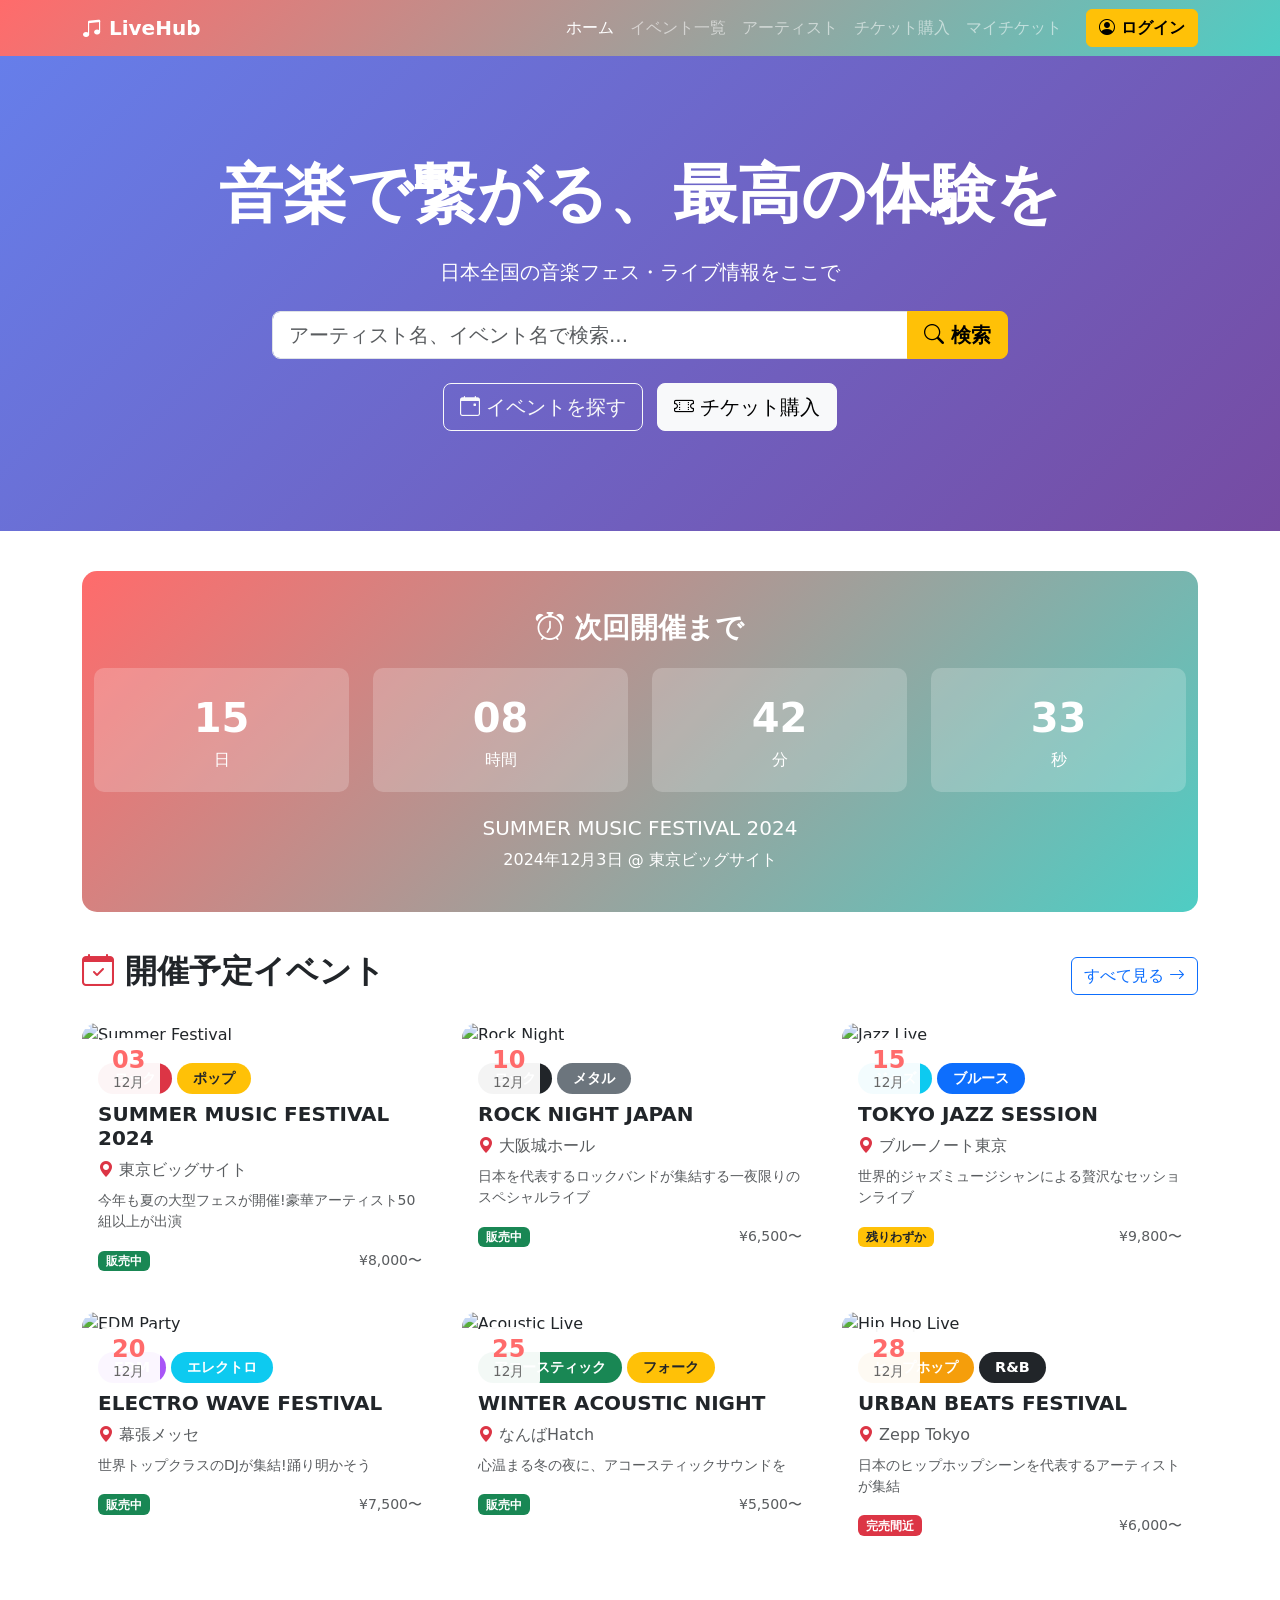
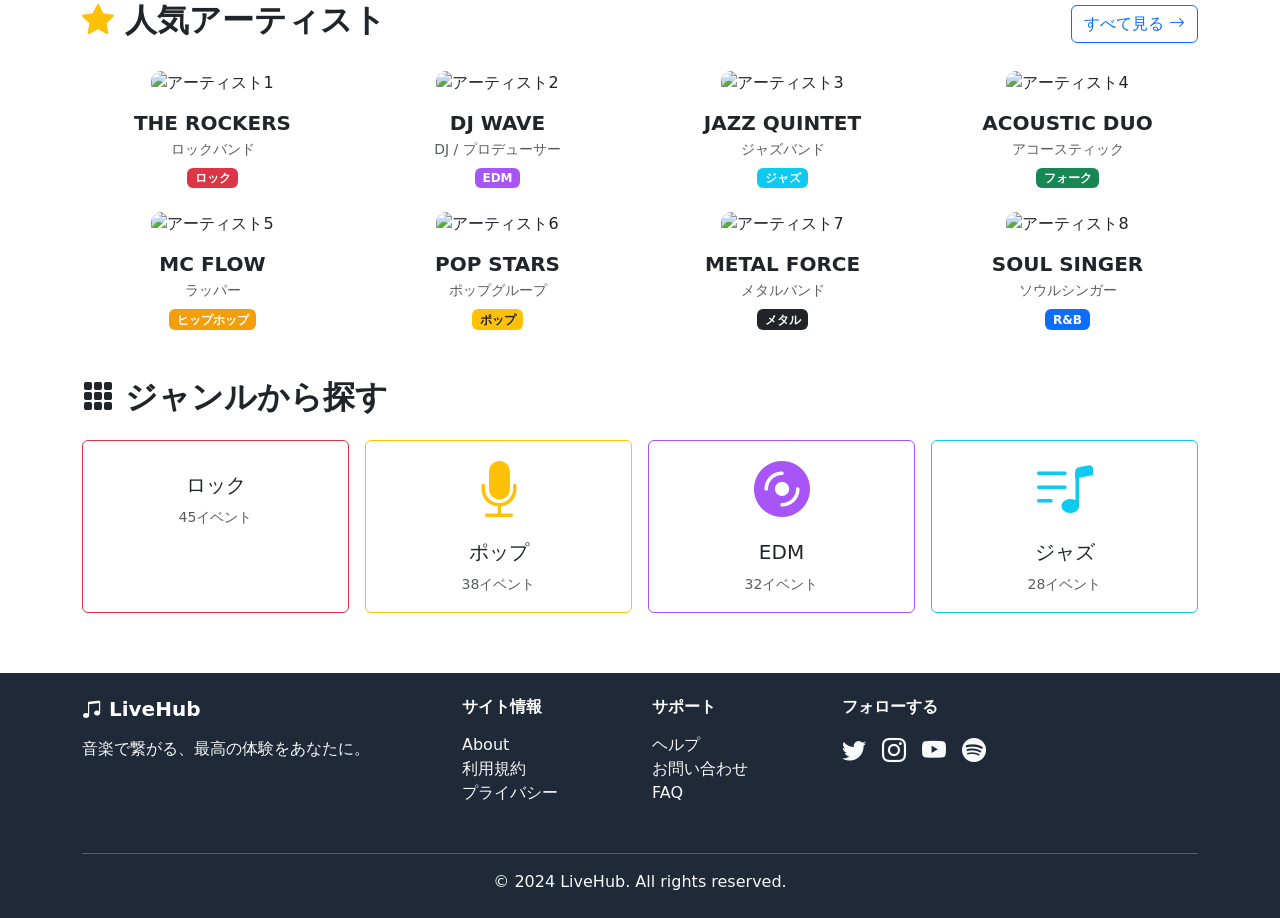
==== index.html @ efb06500 "cssリンク追記" ====
<!DOCTYPE html>
<html lang="ja">

<head>
    <meta charset="UTF-8">
    <meta name="viewport" content="width=device-width, initial-scale=1.0">
    <title>LiveHub - 音楽フェス・ライブ情報サイト</title>
    <link href="https://cdn.jsdelivr.net/npm/bootstrap@5.3.0/dist/css/bootstrap.min.css" rel="stylesheet">
    <link rel="stylesheet" href="https://cdn.jsdelivr.net/npm/bootstrap-icons@1.11.0/font/bootstrap-icons.css">
    <link rel="stylesheet" href="style.css">
    <style>
        :root {
            --primary-color: #ff6b6b;
            --secondary-color: #4ecdc4;
            --accent-color: #ffe66d;
        }

        .navbar {
            background: linear-gradient(135deg, var(--primary-color) 0%, var(--secondary-color) 100%);
        }

        .hero-section {
            background: linear-gradient(135deg, #667eea 0%, #764ba2 100%);
            color: white;
            padding: 100px 0;
            margin-bottom: 40px;
            position: relative;
            overflow: hidden;
        }

        .hero-section::before {
            content: '';
            position: absolute;
            top: 0;
            left: 0;
            right: 0;
            bottom: 0;
            background: url('https://placehold.co/1920x600/667eea/ffffff?text=Music+Festival') center/cover;
            opacity: 0.2;
        }

        .hero-content {
            position: relative;
            z-index: 1;
        }

        .event-card {
            transition: transform 0.3s ease, box-shadow 0.3s ease;
            height: 100%;
            border: none;
            border-radius: 15px;
            overflow: hidden;
        }

        .event-card:hover {
            transform: translateY(-10px);
            box-shadow: 0 15px 40px rgba(0, 0, 0, 0.2);
        }

        .event-card img {
            height: 250px;
            object-fit: cover;
        }

        .event-date-badge {
            position: absolute;
            top: 15px;
            left: 15px;
            background: rgba(255, 255, 255, 0.95);
            padding: 10px 15px;
            border-radius: 10px;
            text-align: center;
        }

        .event-date-badge .day {
            font-size: 1.5rem;
            font-weight: bold;
            color: var(--primary-color);
            line-height: 1;
        }

        .event-date-badge .month {
            font-size: 0.85rem;
            color: #666;
        }

        .artist-card {
            transition: transform 0.3s ease;
            cursor: pointer;
        }

        .artist-card:hover {
            transform: scale(1.05);
        }

        .artist-img {
            width: 100%;
            height: 200px;
            object-fit: cover;
            border-radius: 10px;
        }

        .genre-badge {
            font-size: 0.9rem;
            padding: 0.5rem 1rem;
            border-radius: 20px;
        }

        .countdown-section {
            background: linear-gradient(135deg, var(--primary-color) 0%, var(--secondary-color) 100%);
            color: white;
            padding: 40px 0;
            margin: 40px 0;
            border-radius: 15px;
        }

        .countdown-box {
            background: rgba(255, 255, 255, 0.2);
            padding: 20px;
            border-radius: 10px;
            text-align: center;
        }

        .countdown-number {
            font-size: 2.5rem;
            font-weight: bold;
        }

        footer {
            background-color: #1f2937;
            color: white;
            margin-top: 60px;
        }
    </style>
</head>

<body>
    <!-- ナビゲーションバー -->
    <nav class="navbar navbar-expand-lg navbar-dark">
        <div class="container">
            <a class="navbar-brand fw-bold" href="index.html">
                <i class="bi bi-music-note-beamed"></i> LiveHub
            </a>
            <button class="navbar-toggler" type="button" data-bs-toggle="collapse" data-bs-target="#navbarNav">
                <span class="navbar-toggler-icon"></span>
            </button>
            <div class="collapse navbar-collapse" id="navbarNav">
                <ul class="navbar-nav ms-auto">
                    <li class="nav-item">
                        <a class="nav-link active" href="index.html">ホーム</a>
                    </li>
                    <li class="nav-item">
                        <a class="nav-link" href="music-festival-list.html">イベント一覧</a>
                    </li>
                    <li class="nav-item">
                        <a class="nav-link" href="music-artist-list.html">アーティスト</a>
                    </li>
                    <li class="nav-item">
                        <a class="nav-link" href="music-festival-ticket.html">チケット購入</a>
                    </li>
                    <li class="nav-item">
                        <a class="nav-link" href="music-festival-myticket.html">マイチケット</a>
                    </li>
                </ul>
                <a class="btn btn-warning ms-3 fw-bold" href="music-login-page.html">
                    <i class="bi bi-person-circle"></i> ログイン
                </a>
            </div>
        </div>
    </nav>

    <!-- ヒーローセクション -->
    <div class="hero-section">
        <div class="container hero-content text-center">
            <h1 class="display-3 fw-bold mb-4">音楽で繋がる、最高の体験を</h1>
            <p class="lead mb-4">日本全国の音楽フェス・ライブ情報をここで</p>
            <div class="row justify-content-center">
                <div class="col-md-8">
                    <div class="input-group input-group-lg">
                        <input type="text" class="form-control" placeholder="アーティスト名、イベント名で検索...">
                        <button class="btn btn-warning fw-bold" type="button">
                            <i class="bi bi-search"></i> 検索
                        </button>
                    </div>
                </div>
            </div>
            <div class="mt-4">
                <a class="btn btn-outline-light btn-lg me-2" href="music-festival-list.html">
                    <i class="bi bi-calendar-event"></i> イベントを探す
                </a>
                <a class="btn btn-light btn-lg" href="music-festival-ticket.html">
                    <i class="bi bi-ticket-perforated"></i> チケット購入
                </a>
            </div>
        </div>
    </div>

    <div class="container">
        <!-- カウントダウン -->
        <div class="countdown-section">
            <div class="container">
                <h3 class="text-center mb-4 fw-bold">
                    <i class="bi bi-alarm"></i> 次回開催まで
                </h3>
                <div class="row text-center">
                    <div class="col-3">
                        <div class="countdown-box">
                            <div class="countdown-number">15</div>
                            <div>日</div>
                        </div>
                    </div>
                    <div class="col-3">
                        <div class="countdown-box">
                            <div class="countdown-number">08</div>
                            <div>時間</div>
                        </div>
                    </div>
                    <div class="col-3">
                        <div class="countdown-box">
                            <div class="countdown-number">42</div>
                            <div>分</div>
                        </div>
                    </div>
                    <div class="col-3">
                        <div class="countdown-box">
                            <div class="countdown-number">33</div>
                            <div>秒</div>
                        </div>
                    </div>
                </div>
                <div class="text-center mt-4">
                    <h5>SUMMER MUSIC FESTIVAL 2024</h5>
                    <p class="mb-0">2024年12月3日 @ 東京ビッグサイト</p>
                </div>
            </div>
        </div>

        <!-- 開催予定イベント -->
        <section class="mb-5">
            <div class="d-flex justify-content-between align-items-center mb-4">
                <h2 class="fw-bold">
                    <i class="bi bi-calendar-check text-danger"></i> 開催予定イベント
                </h2>
                <a href="music-festival-list.html" class="btn btn-outline-primary">すべて見る <i class="bi bi-arrow-right"></i></a>
            </div>

            <div class="row g-4">
                <div class="col-md-4">
                    <div class="card event-card">
                        <div class="position-relative">
                            <img src="https://placehold.co/400x250/ff6b6b/ffffff?text=Summer+Fest" class="card-img-top"
                                alt="Summer Festival">
                            <div class="event-date-badge">
                                <div class="day">03</div>
                                <div class="month">12月</div>
                            </div>
                        </div>
                        <div class="card-body">
                            <span class="badge bg-danger genre-badge mb-2">ロック</span>
                            <span class="badge bg-warning text-dark genre-badge mb-2">ポップ</span>
                            <h5 class="card-title fw-bold">SUMMER MUSIC FESTIVAL 2024</h5>
                            <a href="music-festival-detail.html" class="stretched-link"></a>
                            <p class="text-muted mb-2">
                                <i class="bi bi-geo-alt-fill text-danger"></i> 東京ビッグサイト
                            </p>
                            <p class="card-text text-muted small">
                                今年も夏の大型フェスが開催!豪華アーティスト50組以上が出演
                            </p>
                            <div class="d-flex justify-content-between align-items-center">
                                <div>
                                    <span class="badge bg-success">販売中</span>
                                </div>
                                <div class="text-end">
                                    <small class="text-muted">¥8,000〜</small>
                                </div>
                            </div>
                        </div>
                    </div>
                </div>

                <div class="col-md-4">
                    <div class="card event-card">
                        <div class="position-relative">
                            <img src="https://placehold.co/400x250/4ecdc4/ffffff?text=Rock+Night" class="card-img-top"
                                alt="Rock Night">
                            <div class="event-date-badge">
                                <div class="day">10</div>
                                <div class="month">12月</div>
                            </div>
                        </div>
                        <div class="card-body">
                            <span class="badge bg-dark genre-badge mb-2">ロック</span>
                            <span class="badge bg-secondary genre-badge mb-2">メタル</span>
                            <h5 class="card-title fw-bold">ROCK NIGHT JAPAN</h5>
                            <a href="music-festival-detail.html" class="stretched-link"></a>
                            <p class="text-muted mb-2">
                                <i class="bi bi-geo-alt-fill text-danger"></i> 大阪城ホール
                            </p>
                            <p class="card-text text-muted small">
                                日本を代表するロックバンドが集結する一夜限りのスペシャルライブ
                            </p>
                            <div class="d-flex justify-content-between align-items-center">
                                <div>
                                    <span class="badge bg-success">販売中</span>
                                </div>
                                <div class="text-end">
                                    <small class="text-muted">¥6,500〜</small>
                                </div>
                            </div>
                        </div>
                    </div>
                </div>

                <div class="col-md-4">
                    <div class="card event-card">
                        <div class="position-relative">
                            <img src="https://placehold.co/400x250/ffe66d/333333?text=Jazz+Live" class="card-img-top"
                                alt="Jazz Live">
                            <div class="event-date-badge">
                                <div class="day">15</div>
                                <div class="month">12月</div>
                            </div>
                        </div>
                        <div class="card-body">
                            <span class="badge bg-info genre-badge mb-2">ジャズ</span>
                            <span class="badge bg-primary genre-badge mb-2">ブルース</span>
                            <h5 class="card-title fw-bold">TOKYO JAZZ SESSION</h5>
                            <a href="music-festival-detail.html" class="stretched-link"></a>
                            <p class="text-muted mb-2">
                                <i class="bi bi-geo-alt-fill text-danger"></i> ブルーノート東京
                            </p>
                            <p class="card-text text-muted small">
                                世界的ジャズミュージシャンによる贅沢なセッションライブ
                            </p>
                            <div class="d-flex justify-content-between align-items-center">
                                <div>
                                    <span class="badge bg-warning text-dark">残りわずか</span>
                                </div>
                                <div class="text-end">
                                    <small class="text-muted">¥9,800〜</small>
                                </div>
                            </div>
                        </div>
                    </div>
                </div>

                <div class="col-md-4">
                    <div class="card event-card">
                        <div class="position-relative">
                            <img src="https://placehold.co/400x250/a855f7/ffffff?text=EDM+Party" class="card-img-top"
                                alt="EDM Party">
                            <div class="event-date-badge">
                                <div class="day">20</div>
                                <div class="month">12月</div>
                            </div>
                        </div>
                        <div class="card-body">
                            <span class="badge genre-badge mb-2" style="background-color: #a855f7;">EDM</span>
                            <span class="badge bg-info genre-badge mb-2">エレクトロ</span>
                            <h5 class="card-title fw-bold">ELECTRO WAVE FESTIVAL</h5>
                            <p class="text-muted mb-2">
                                <i class="bi bi-geo-alt-fill text-danger"></i> 幕張メッセ
                            </p>
                            <p class="card-text text-muted small">
                                世界トップクラスのDJが集結!踊り明かそう
                            </p>
                            <div class="d-flex justify-content-between align-items-center">
                                <div>
                                    <span class="badge bg-success">販売中</span>
                                </div>
                                <div class="text-end">
                                    <small class="text-muted">¥7,500〜</small>
                                </div>
                            </div>
                        </div>
                    </div>
                </div>

                <div class="col-md-4">
                    <div class="card event-card">
                        <div class="position-relative">
                            <img src="https://placehold.co/400x250/10b981/ffffff?text=Acoustic+Live"
                                class="card-img-top" alt="Acoustic Live">
                            <div class="event-date-badge">
                                <div class="day">25</div>
                                <div class="month">12月</div>
                            </div>
                        </div>
                        <div class="card-body">
                            <span class="badge bg-success genre-badge mb-2">アコースティック</span>
                            <span class="badge bg-warning text-dark genre-badge mb-2">フォーク</span>
                            <h5 class="card-title fw-bold">WINTER ACOUSTIC NIGHT</h5>
                            <p class="text-muted mb-2">
                                <i class="bi bi-geo-alt-fill text-danger"></i> なんばHatch
                            </p>
                            <p class="card-text text-muted small">
                                心温まる冬の夜に、アコースティックサウンドを
                            </p>
                            <div class="d-flex justify-content-between align-items-center">
                                <div>
                                    <span class="badge bg-success">販売中</span>
                                </div>
                                <div class="text-end">
                                    <small class="text-muted">¥5,500〜</small>
                                </div>
                            </div>
                        </div>
                    </div>
                </div>

                <div class="col-md-4">
                    <div class="card event-card">
                        <div class="position-relative">
                            <img src="https://placehold.co/400x250/f59e0b/ffffff?text=Hip+Hop+Live" class="card-img-top"
                                alt="Hip Hop Live">
                            <div class="event-date-badge">
                                <div class="day">28</div>
                                <div class="month">12月</div>
                            </div>
                        </div>
                        <div class="card-body">
                            <span class="badge genre-badge mb-2" style="background-color: #f59e0b;">ヒップホップ</span>
                            <span class="badge bg-dark genre-badge mb-2">R&B</span>
                            <h5 class="card-title fw-bold">URBAN BEATS FESTIVAL</h5>
                            <p class="text-muted mb-2">
                                <i class="bi bi-geo-alt-fill text-danger"></i> Zepp Tokyo
                            </p>
                            <p class="card-text text-muted small">
                                日本のヒップホップシーンを代表するアーティストが集結
                            </p>
                            <div class="d-flex justify-content-between align-items-center">
                                <div>
                                    <span class="badge bg-danger">完売間近</span>
                                </div>
                                <div class="text-end">
                                    <small class="text-muted">¥6,000〜</small>
                                </div>
                            </div>
                        </div>
                    </div>
                </div>
            </div>
        </section>

        <!-- 人気アーティスト -->
        <section class="mb-5">
            <div class="d-flex justify-content-between align-items-center mb-4">
                <h2 class="fw-bold">
                    <i class="bi bi-star-fill text-warning"></i> 人気アーティスト
                </h2>
                <a href="music-artist-list.html" class="btn btn-outline-primary">すべて見る <i class="bi bi-arrow-right"></i></a>
            </div>

            <div class="row g-4">
                <div class="col-6 col-md-3">
                    <div class="artist-card text-center">
                        <img src="https://placehold.co/200x200/ff6b6b/ffffff?text=Artist+1" class="artist-img mb-3"
                            alt="アーティスト1">
                        <h5 class="fw-bold mb-1">THE ROCKERS</h5>
                        <p class="text-muted small mb-2">ロックバンド</p>
                        <div class="d-flex justify-content-center gap-2">
                            <span class="badge bg-danger">ロック</span>
                        </div>
                    </div>
                </div>

                <div class="col-6 col-md-3">
                    <div class="artist-card text-center">
                        <img src="https://placehold.co/200x200/4ecdc4/ffffff?text=Artist+2" class="artist-img mb-3"
                            alt="アーティスト2">
                        <h5 class="fw-bold mb-1">DJ WAVE</h5>
                        <p class="text-muted small mb-2">DJ / プロデューサー</p>
                        <div class="d-flex justify-content-center gap-2">
                            <span class="badge" style="background-color: #a855f7;">EDM</span>
                        </div>
                    </div>
                </div>

                <div class="col-6 col-md-3">
                    <div class="artist-card text-center">
                        <img src="https://placehold.co/200x200/ffe66d/333333?text=Artist+3" class="artist-img mb-3"
                            alt="アーティスト3">
                        <h5 class="fw-bold mb-1">JAZZ QUINTET</h5>
                        <p class="text-muted small mb-2">ジャズバンド</p>
                        <div class="d-flex justify-content-center gap-2">
                            <span class="badge bg-info">ジャズ</span>
                        </div>
                    </div>
                </div>

                <div class="col-6 col-md-3">
                    <div class="artist-card text-center">
                        <img src="https://placehold.co/200x200/10b981/ffffff?text=Artist+4" class="artist-img mb-3"
                            alt="アーティスト4">
                        <h5 class="fw-bold mb-1">ACOUSTIC DUO</h5>
                        <p class="text-muted small mb-2">アコースティック</p>
                        <div class="d-flex justify-content-center gap-2">
                            <span class="badge bg-success">フォーク</span>
                        </div>
                    </div>
                </div>

                <div class="col-6 col-md-3">
                    <div class="artist-card text-center">
                        <img src="https://placehold.co/200x200/f59e0b/ffffff?text=Artist+5" class="artist-img mb-3"
                            alt="アーティスト5">
                        <h5 class="fw-bold mb-1">MC FLOW</h5>
                        <p class="text-muted small mb-2">ラッパー</p>
                        <div class="d-flex justify-content-center gap-2">
                            <span class="badge" style="background-color: #f59e0b;">ヒップホップ</span>
                        </div>
                    </div>
                </div>

                <div class="col-6 col-md-3">
                    <div class="artist-card text-center">
                        <img src="https://placehold.co/200x200/ec4899/ffffff?text=Artist+6" class="artist-img mb-3"
                            alt="アーティスト6">
                        <h5 class="fw-bold mb-1">POP STARS</h5>
                        <p class="text-muted small mb-2">ポップグループ</p>
                        <div class="d-flex justify-content-center gap-2">
                            <span class="badge bg-warning text-dark">ポップ</span>
                        </div>
                    </div>
                </div>

                <div class="col-6 col-md-3">
                    <div class="artist-card text-center">
                        <img src="https://placehold.co/200x200/8b5cf6/ffffff?text=Artist+7" class="artist-img mb-3"
                            alt="アーティスト7">
                        <h5 class="fw-bold mb-1">METAL FORCE</h5>
                        <p class="text-muted small mb-2">メタルバンド</p>
                        <div class="d-flex justify-content-center gap-2">
                            <span class="badge bg-dark">メタル</span>
                        </div>
                    </div>
                </div>

                <div class="col-6 col-md-3">
                    <div class="artist-card text-center">
                        <img src="https://placehold.co/200x200/3b82f6/ffffff?text=Artist+8" class="artist-img mb-3"
                            alt="アーティスト8">
                        <h5 class="fw-bold mb-1">SOUL SINGER</h5>
                        <p class="text-muted small mb-2">ソウルシンガー</p>
                        <div class="d-flex justify-content-center gap-2">
                            <span class="badge bg-primary">R&B</span>
                        </div>
                    </div>
                </div>
            </div>
        </section>

        <!-- ジャンル別検索 -->
        <section class="mb-5">
            <h2 class="fw-bold mb-4">
                <i class="bi bi-grid-3x3-gap-fill"></i> ジャンルから探す
            </h2>
            <div class="row g-3">
                <div class="col-6 col-md-3">
                    <a href="music-festival-list.html" class="text-decoration-none">
                        <div class="card text-center h-100 border-danger">
                            <div class="card-body">
                                <i class="bi bi-guitar display-4 text-danger"></i>
                                <h5 class="mt-3">ロック</h5>
                                <small class="text-muted">45イベント</small>
                            </div>
                        </div>
                    </a>
                </div>
                <div class="col-6 col-md-3">
                    <a href="music-festival-list.html" class="text-decoration-none">
                        <div class="card text-center h-100 border-warning">
                            <div class="card-body">
                                <i class="bi bi-mic-fill display-4 text-warning"></i>
                                <h5 class="mt-3">ポップ</h5>
                                <small class="text-muted">38イベント</small>
                            </div>
                        </div>
                    </a>
                </div>
                <div class="col-6 col-md-3">
                    <a href="music-festival-list.html" class="text-decoration-none">
                        <div class="card text-center h-100" style="border-color: #a855f7;">
                            <div class="card-body">
                                <i class="bi bi-disc-fill display-4" style="color: #a855f7;"></i>
                                <h5 class="mt-3">EDM</h5>
                                <small class="text-muted">32イベント</small>
                            </div>
                        </div>
                    </a>
                </div>
                <div class="col-6 col-md-3">
                    <a href="music-festival-list.html" class="text-decoration-none">
                        <div class="card text-center h-100 border-info">
                            <div class="card-body">
                                <i class="bi bi-music-note-list display-4 text-info"></i>
                                <h5 class="mt-3">ジャズ</h5>
                                <small class="text-muted">28イベント</small>
                            </div>
                        </div>
                    </a>
                </div>
            </div>
        </section>
    </div>

    <!-- フッター -->
    <footer class="py-4">
        <div class="container">
            <div class="row">
                <div class="col-md-4 mb-3">
                    <h5 class="fw-bold mb-3"><i class="bi bi-music-note-beamed"></i> LiveHub</h5>
                    <p class="text-light">音楽で繋がる、最高の体験をあなたに。</p>
                </div>
                <div class="col-md-2 mb-3">
                    <h6 class="fw-bold mb-3">サイト情報</h6>
                    <ul class="list-unstyled">
                        <li><a href="#" class="text-light text-decoration-none">About</a></li>
                        <li><a href="#" class="text-light text-decoration-none">利用規約</a></li>
                        <li><a href="#" class="text-light text-decoration-none">プライバシー</a></li>
                    </ul>
                </div>
                <div class="col-md-2 mb-3">
                    <h6 class="fw-bold mb-3">サポート</h6>
                    <ul class="list-unstyled">
                        <li><a href="#" class="text-light text-decoration-none">ヘルプ</a></li>
                        <li><a href="#" class="text-light text-decoration-none">お問い合わせ</a></li>
                        <li><a href="#" class="text-light text-decoration-none">FAQ</a></li>
                    </ul>
                </div>
                <div class="col-md-4 mb-3">
                    <h6 class="fw-bold mb-3">フォローする</h6>
                    <div class="d-flex gap-3">
                        <a href="#" class="text-light"><i class="bi bi-twitter fs-4"></i></a>
                        <a href="#" class="text-light"><i class="bi bi-instagram fs-4"></i></a>
                        <a href="#" class="text-light"><i class="bi bi-youtube fs-4"></i></a>
                        <a href="#" class="text-light"><i class="bi bi-spotify fs-4"></i></a>
                    </div>
                </div>
            </div>
            <hr class="border-light">
            <p class="text-center text-light mb-0">&copy; 2024 LiveHub. All rights reserved.</p>
        </div>
    </footer>
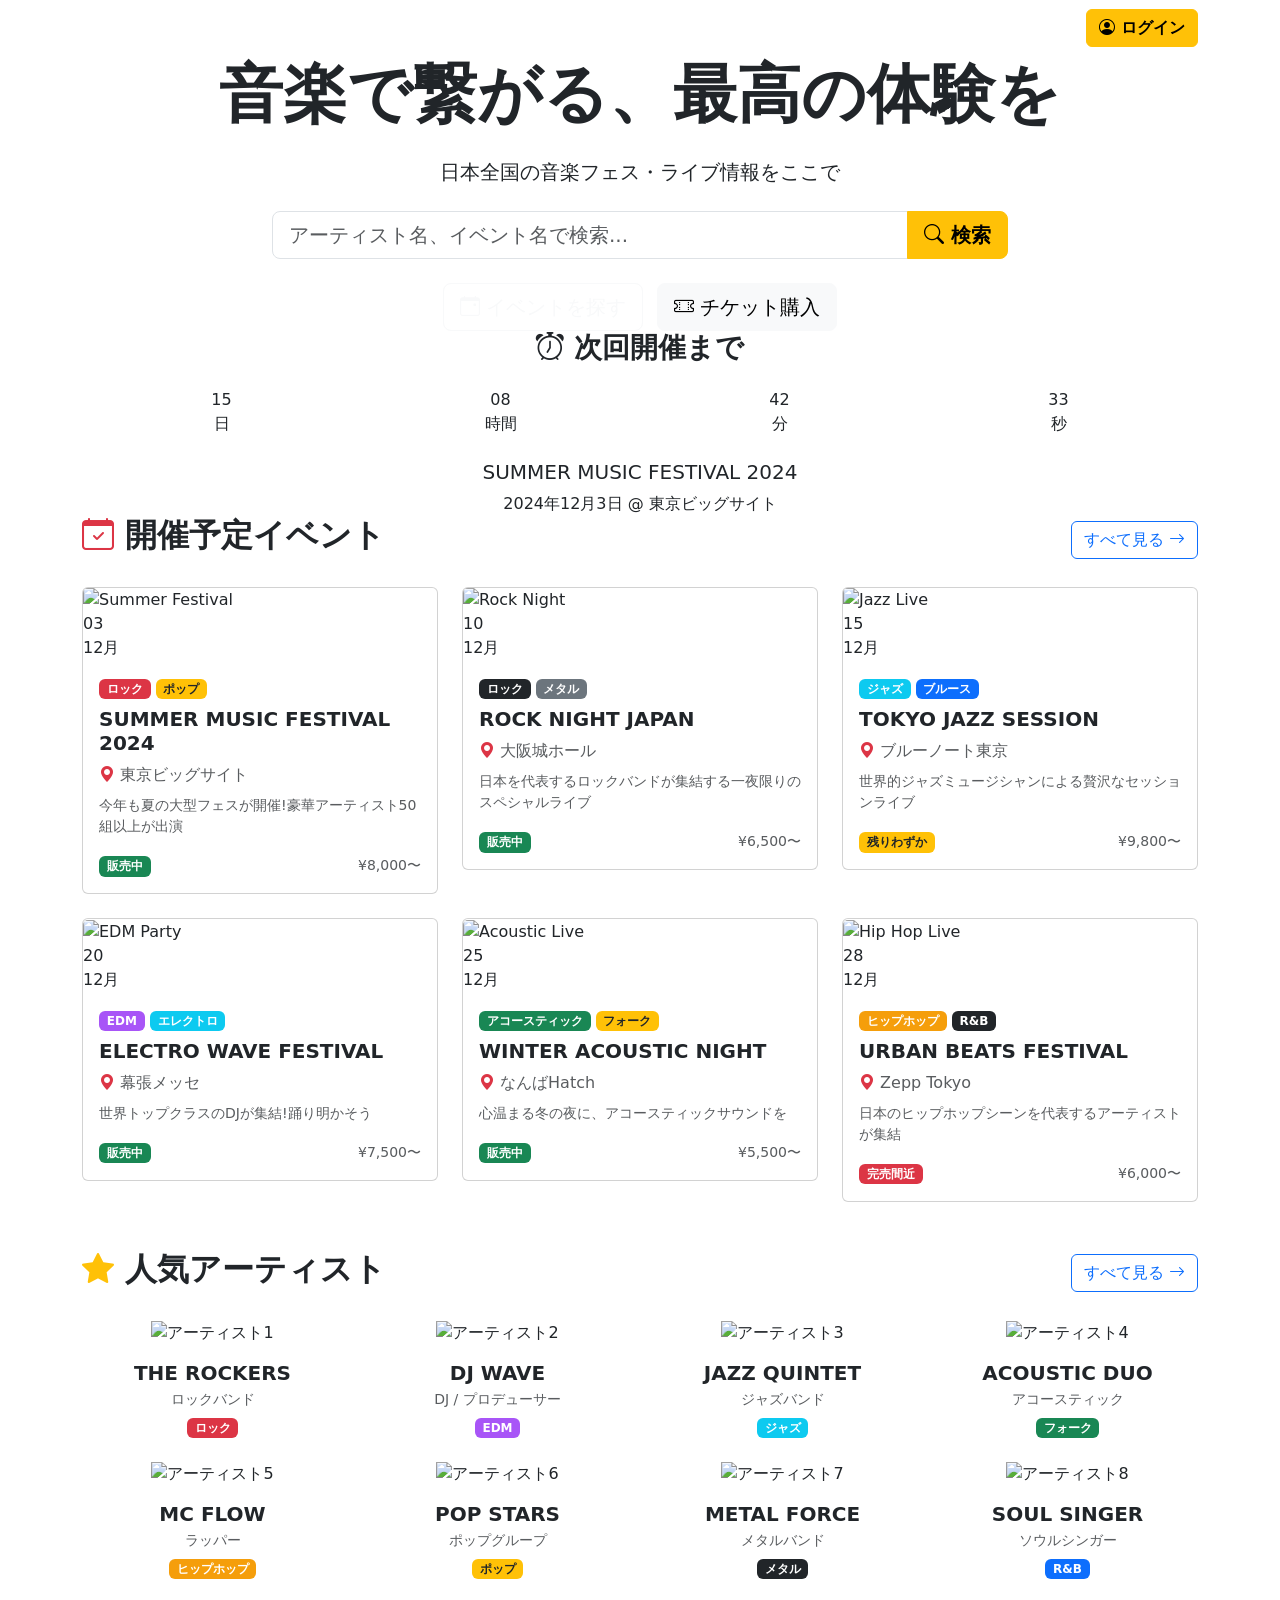
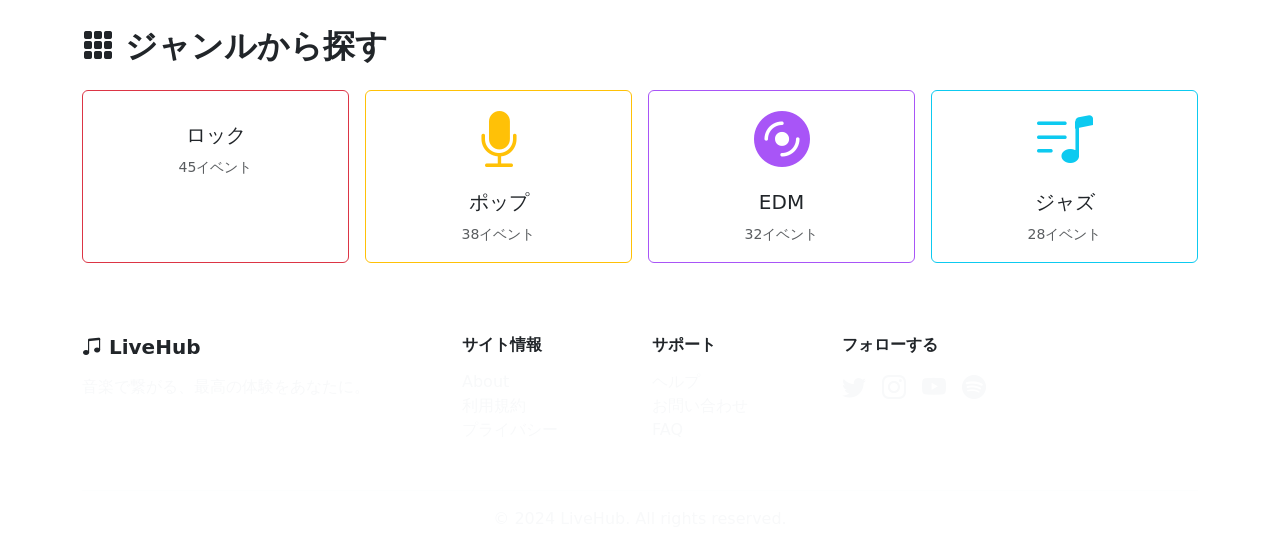
==== commit 79f9eb60: "styleタグ削除" ====
--- a/index.html
+++ b/index.html
@@ -8,130 +8,6 @@
     <link href="https://cdn.jsdelivr.net/npm/bootstrap@5.3.0/dist/css/bootstrap.min.css" rel="stylesheet">
     <link rel="stylesheet" href="https://cdn.jsdelivr.net/npm/bootstrap-icons@1.11.0/font/bootstrap-icons.css">
     <link rel="stylesheet" href="style.css">
-    <style>
-        :root {
-            --primary-color: #ff6b6b;
-            --secondary-color: #4ecdc4;
-            --accent-color: #ffe66d;
-        }
-
-        .navbar {
-            background: linear-gradient(135deg, var(--primary-color) 0%, var(--secondary-color) 100%);
-        }
-
-        .hero-section {
-            background: linear-gradient(135deg, #667eea 0%, #764ba2 100%);
-            color: white;
-            padding: 100px 0;
-            margin-bottom: 40px;
-            position: relative;
-            overflow: hidden;
-        }
-
-        .hero-section::before {
-            content: '';
-            position: absolute;
-            top: 0;
-            left: 0;
-            right: 0;
-            bottom: 0;
-            background: url('https://placehold.co/1920x600/667eea/ffffff?text=Music+Festival') center/cover;
-            opacity: 0.2;
-        }
-
-        .hero-content {
-            position: relative;
-            z-index: 1;
-        }
-
-        .event-card {
-            transition: transform 0.3s ease, box-shadow 0.3s ease;
-            height: 100%;
-            border: none;
-            border-radius: 15px;
-            overflow: hidden;
-        }
-
-        .event-card:hover {
-            transform: translateY(-10px);
-            box-shadow: 0 15px 40px rgba(0, 0, 0, 0.2);
-        }
-
-        .event-card img {
-            height: 250px;
-            object-fit: cover;
-        }
-
-        .event-date-badge {
-            position: absolute;
-            top: 15px;
-            left: 15px;
-            background: rgba(255, 255, 255, 0.95);
-            padding: 10px 15px;
-            border-radius: 10px;
-            text-align: center;
-        }
-
-        .event-date-badge .day {
-            font-size: 1.5rem;
-            font-weight: bold;
-            color: var(--primary-color);
-            line-height: 1;
-        }
-
-        .event-date-badge .month {
-            font-size: 0.85rem;
-            color: #666;
-        }
-
-        .artist-card {
-            transition: transform 0.3s ease;
-            cursor: pointer;
-        }
-
-        .artist-card:hover {
-            transform: scale(1.05);
-        }
-
-        .artist-img {
-            width: 100%;
-            height: 200px;
-            object-fit: cover;
-            border-radius: 10px;
-        }
-
-        .genre-badge {
-            font-size: 0.9rem;
-            padding: 0.5rem 1rem;
-            border-radius: 20px;
-        }
-
-        .countdown-section {
-            background: linear-gradient(135deg, var(--primary-color) 0%, var(--secondary-color) 100%);
-            color: white;
-            padding: 40px 0;
-            margin: 40px 0;
-            border-radius: 15px;
-        }
-
-        .countdown-box {
-            background: rgba(255, 255, 255, 0.2);
-            padding: 20px;
-            border-radius: 10px;
-            text-align: center;
-        }
-
-        .countdown-number {
-            font-size: 2.5rem;
-            font-weight: bold;
-        }
-
-        footer {
-            background-color: #1f2937;
-            color: white;
-            margin-top: 60px;
-        }
-    </style>
 </head>
 
 <body>
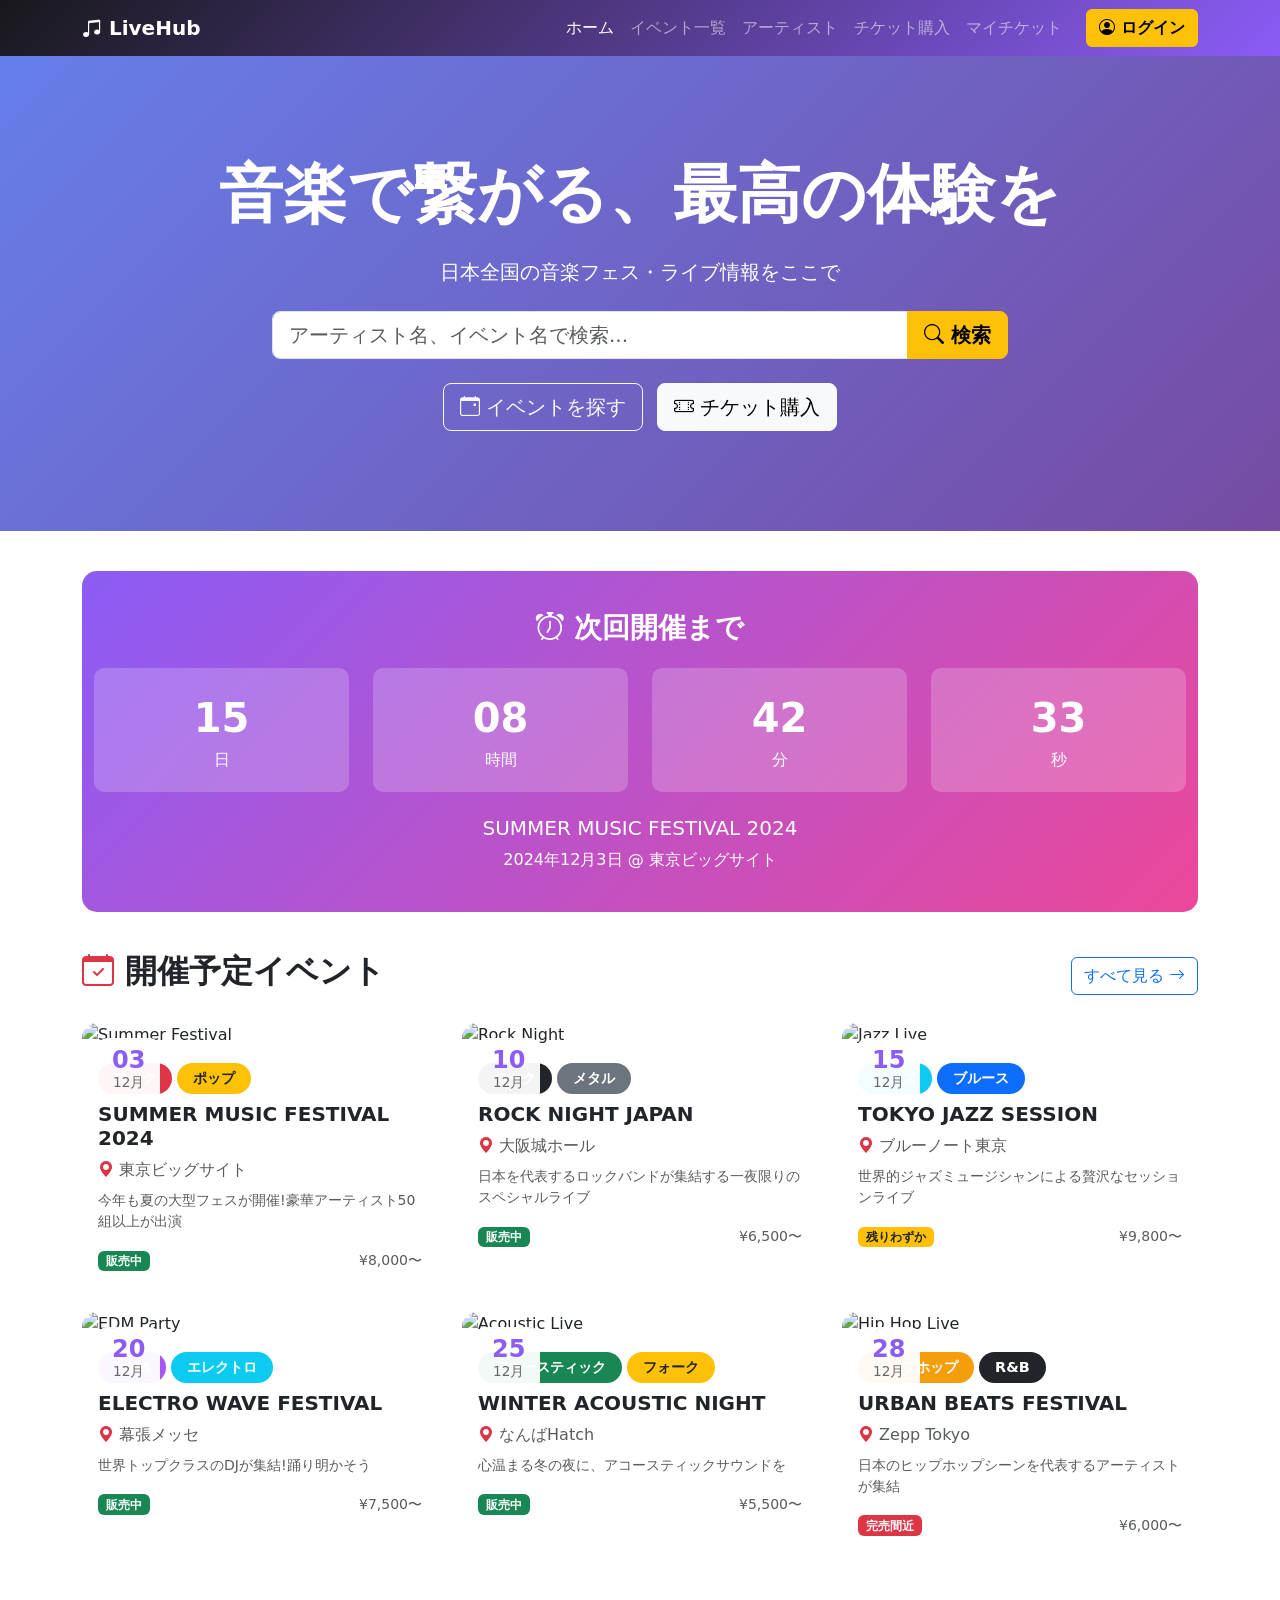
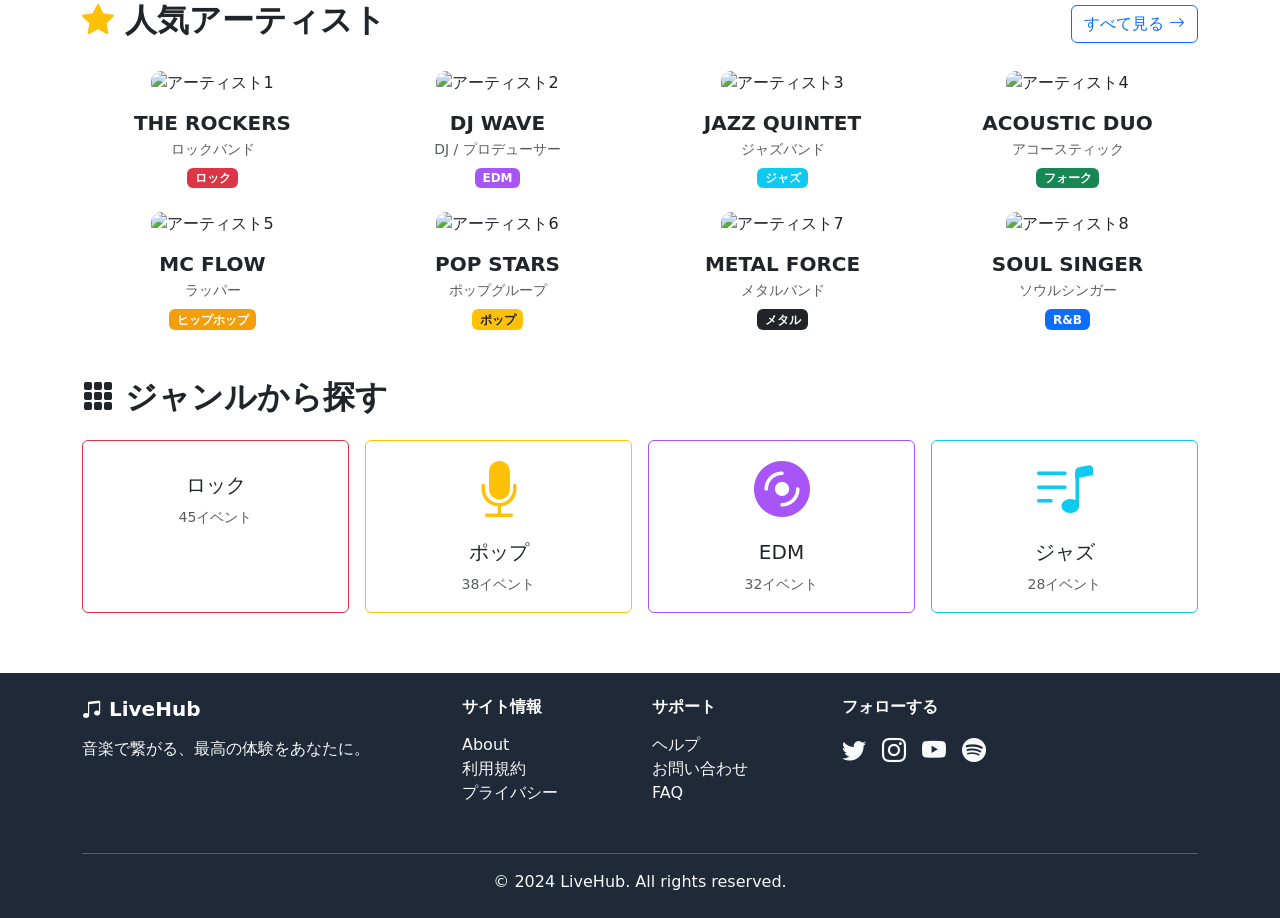
==== commit c82b9a7e: "それぞれにcssファイルを作成" ====
--- a/index.html
+++ b/index.html
@@ -7,7 +7,7 @@
     <title>LiveHub - 音楽フェス・ライブ情報サイト</title>
     <link href="https://cdn.jsdelivr.net/npm/bootstrap@5.3.0/dist/css/bootstrap.min.css" rel="stylesheet">
     <link rel="stylesheet" href="https://cdn.jsdelivr.net/npm/bootstrap-icons@1.11.0/font/bootstrap-icons.css">
-    <link rel="stylesheet" href="style.css">
+    <link rel="stylesheet" href="./css/index.css">
 </head>
 
 <body>
--- a/css/index.css
+++ b/css/index.css
@@ -0,0 +1,125 @@
+@charset "utf-8";
+
+:root {
+    --primary-color: #8b5cf6;
+    --secondary-color: #ec4899;
+    --accent-color: #06b6d4;
+    --dark-bg: #18181b;
+}
+
+.navbar {
+    background: linear-gradient(135deg, var(--dark-bg) 0%, var(--primary-color) 100%);
+}
+
+.hero-section {
+    background: linear-gradient(135deg, #667eea 0%, #764ba2 100%);
+    color: white;
+    padding: 100px 0;
+    margin-bottom: 40px;
+    position: relative;
+    overflow: hidden;
+}
+
+.hero-section::before {
+    content: '';
+    position: absolute;
+    top: 0;
+    left: 0;
+    right: 0;
+    bottom: 0;
+    background: url('https://placehold.co/1920x600/667eea/ffffff?text=Music+Festival') center/cover;
+    opacity: 0.2;
+}
+
+.hero-content {
+    position: relative;
+    z-index: 1;
+}
+
+.event-card {
+    transition: transform 0.3s ease, box-shadow 0.3s ease;
+    height: 100%;
+    border: none;
+    border-radius: 15px;
+    overflow: hidden;
+}
+
+.event-card:hover {
+    transform: translateY(-10px);
+    box-shadow: 0 15px 40px rgba(0, 0, 0, 0.2);
+}
+
+.event-card img {
+    height: 250px;
+    object-fit: cover;
+}
+
+.event-date-badge {
+    position: absolute;
+    top: 15px;
+    left: 15px;
+    background: rgba(255, 255, 255, 0.95);
+    padding: 10px 15px;
+    border-radius: 10px;
+    text-align: center;
+}
+
+.event-date-badge .day {
+    font-size: 1.5rem;
+    font-weight: bold;
+    color: var(--primary-color);
+    line-height: 1;
+}
+
+.event-date-badge .month {
+    font-size: 0.85rem;
+    color: #666;
+}
+
+.artist-card {
+    transition: transform 0.3s ease;
+    cursor: pointer;
+}
+
+.artist-card:hover {
+    transform: scale(1.05);
+}
+
+.artist-img {
+    width: 100%;
+    height: 200px;
+    object-fit: cover;
+    border-radius: 10px;
+}
+
+.genre-badge {
+    font-size: 0.9rem;
+    padding: 0.5rem 1rem;
+    border-radius: 20px;
+}
+
+.countdown-section {
+    background: linear-gradient(135deg, var(--primary-color) 0%, var(--secondary-color) 100%);
+    color: white;
+    padding: 40px 0;
+    margin: 40px 0;
+    border-radius: 15px;
+}
+
+.countdown-box {
+    background: rgba(255, 255, 255, 0.2);
+    padding: 20px;
+    border-radius: 10px;
+    text-align: center;
+}
+
+.countdown-number {
+    font-size: 2.5rem;
+    font-weight: bold;
+}
+
+footer {
+    background-color: #1f2937;
+    color: white;
+    margin-top: 60px;
+}
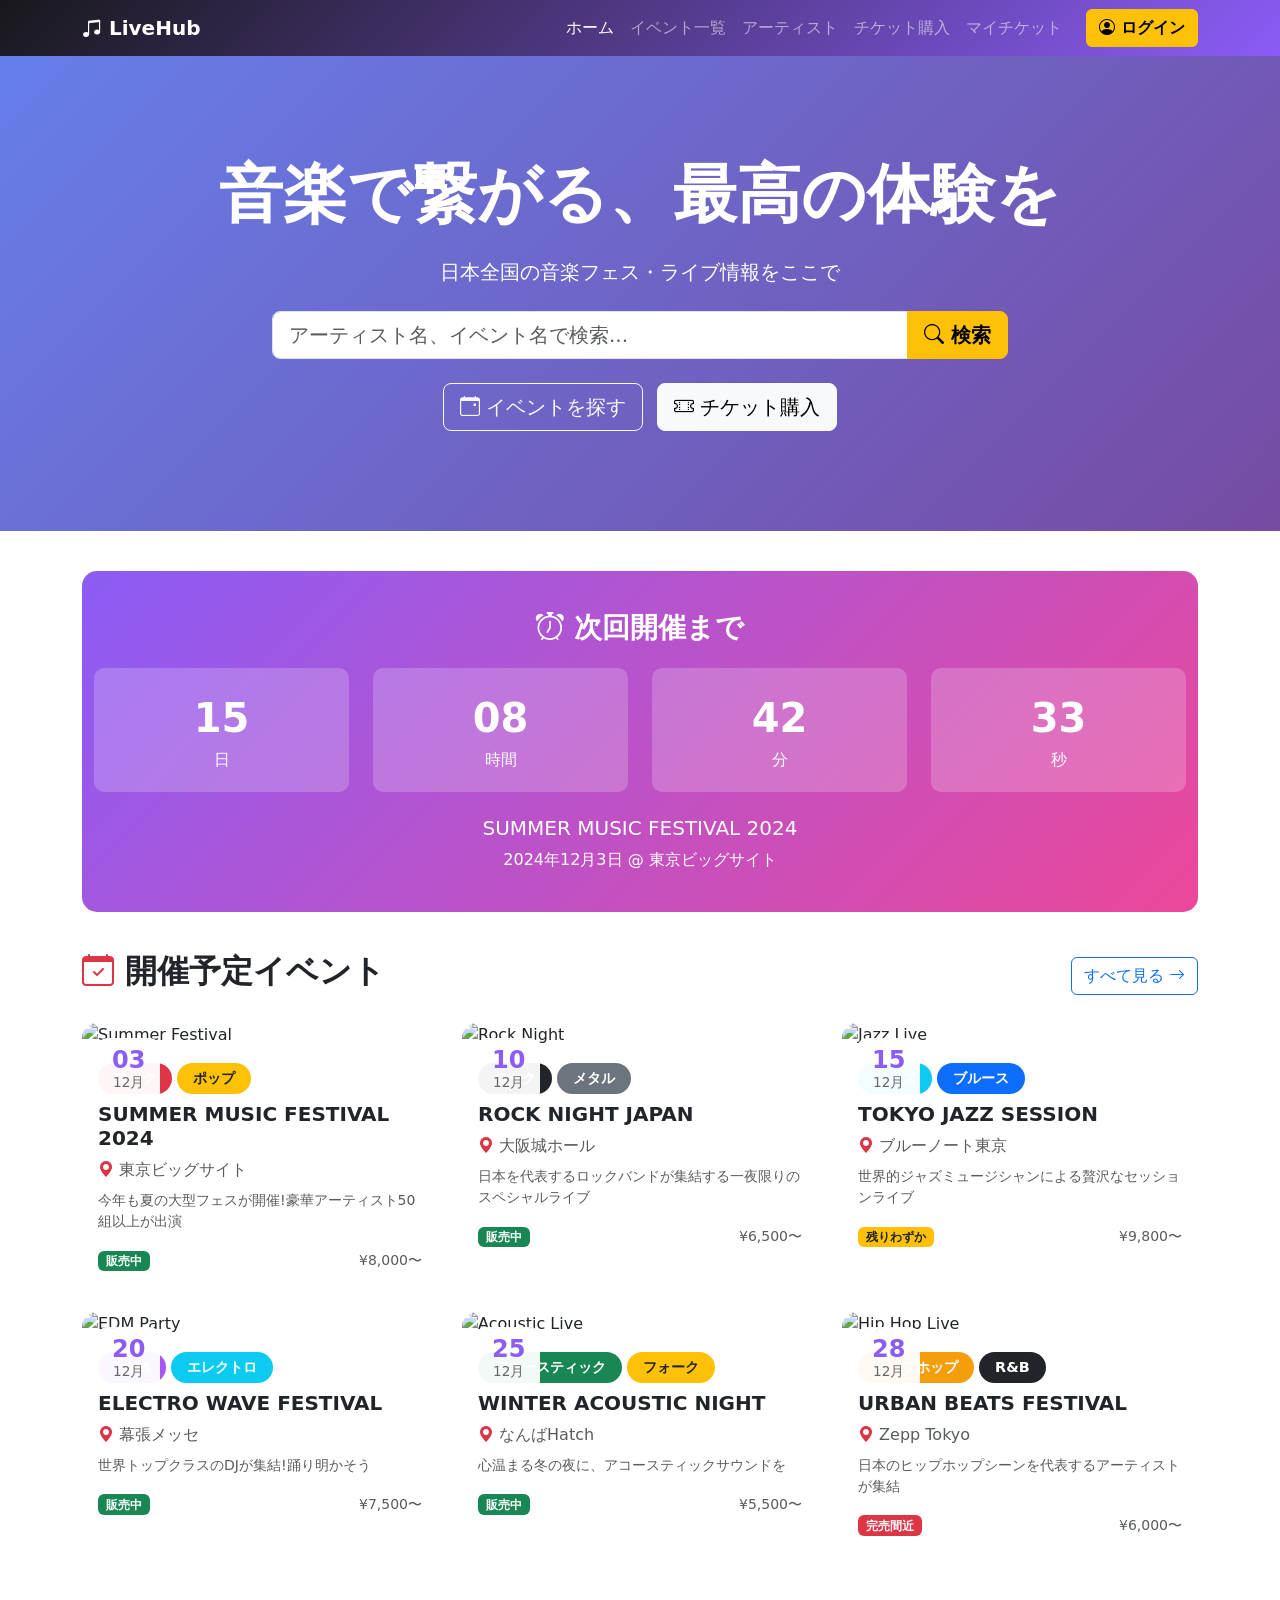
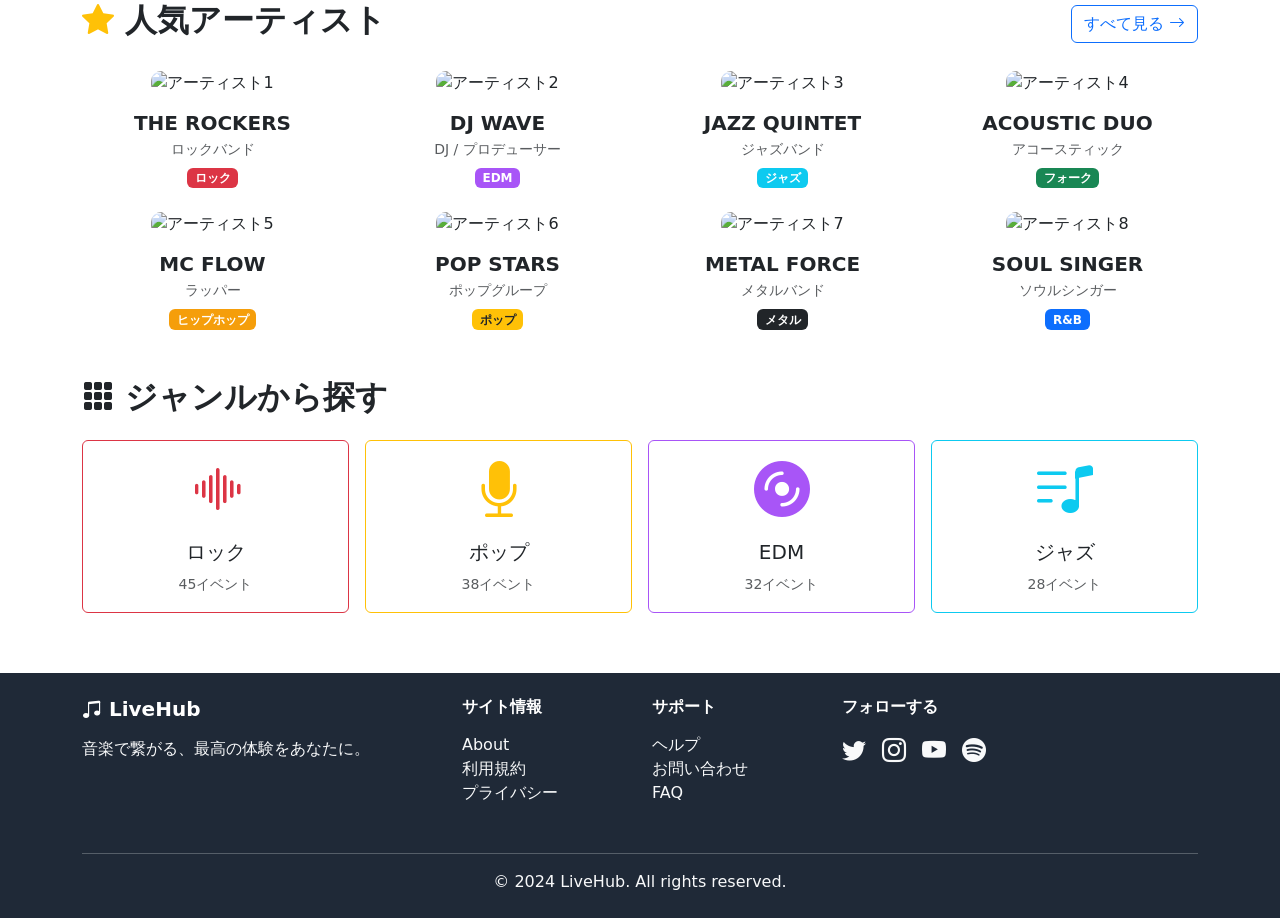
==== commit 00623f79: "閉じタグ記述" ====
--- a/index.html
+++ b/index.html
@@ -436,7 +436,7 @@
                     <a href="music-festival-list.html" class="text-decoration-none">
                         <div class="card text-center h-100 border-danger">
                             <div class="card-body">
-                                <i class="bi bi-guitar display-4 text-danger"></i>
+                                <i class="bi bi-soundwave display-4 text-danger"></i>
                                 <h5 class="mt-3">ロック</h5>
                                 <small class="text-muted">45イベント</small>
                             </div>
@@ -517,4 +517,8 @@
             <hr class="border-light">
             <p class="text-center text-light mb-0">&copy; 2024 LiveHub. All rights reserved.</p>
         </div>
-    </footer>+    </footer>
+
+<script src="https://cdn.jsdelivr.net/npm/bootstrap@5.3.0/dist/js/bootstrap.bundle.min.js"></script>
+</body>
+</html>
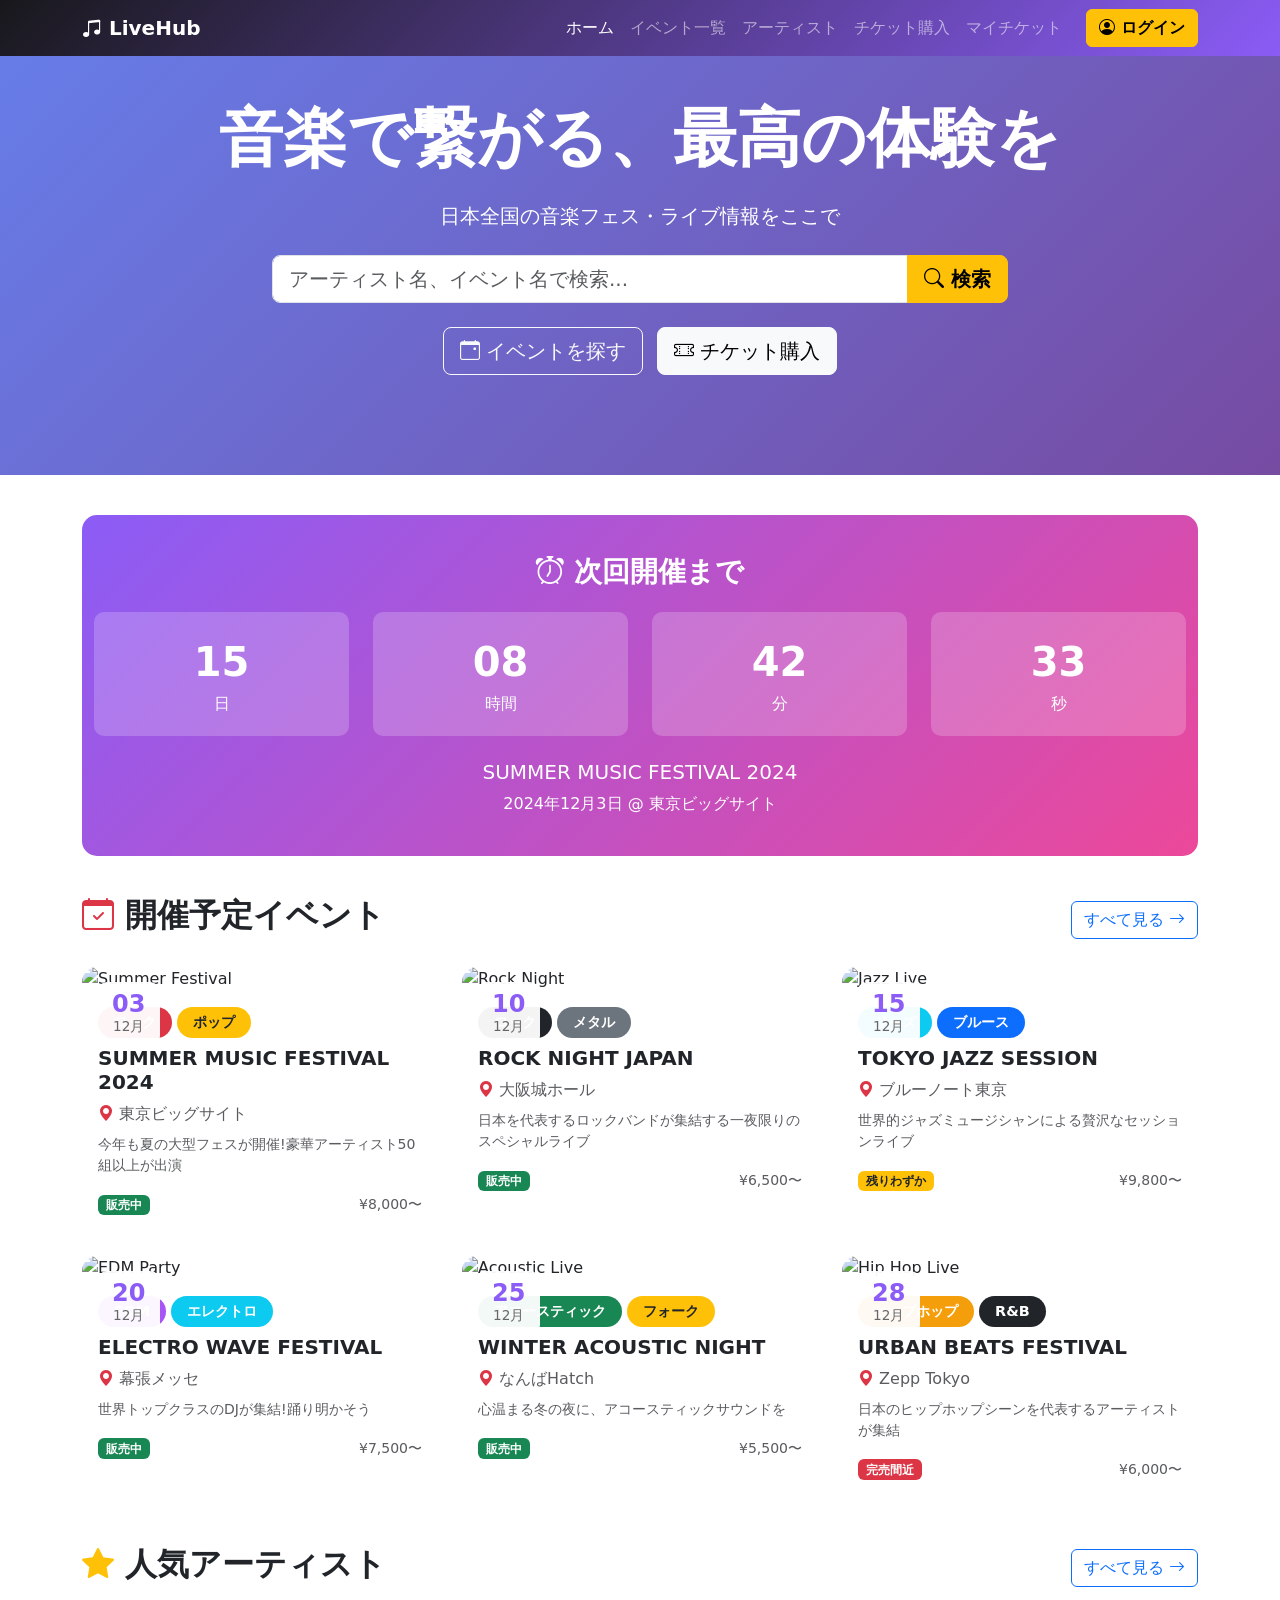
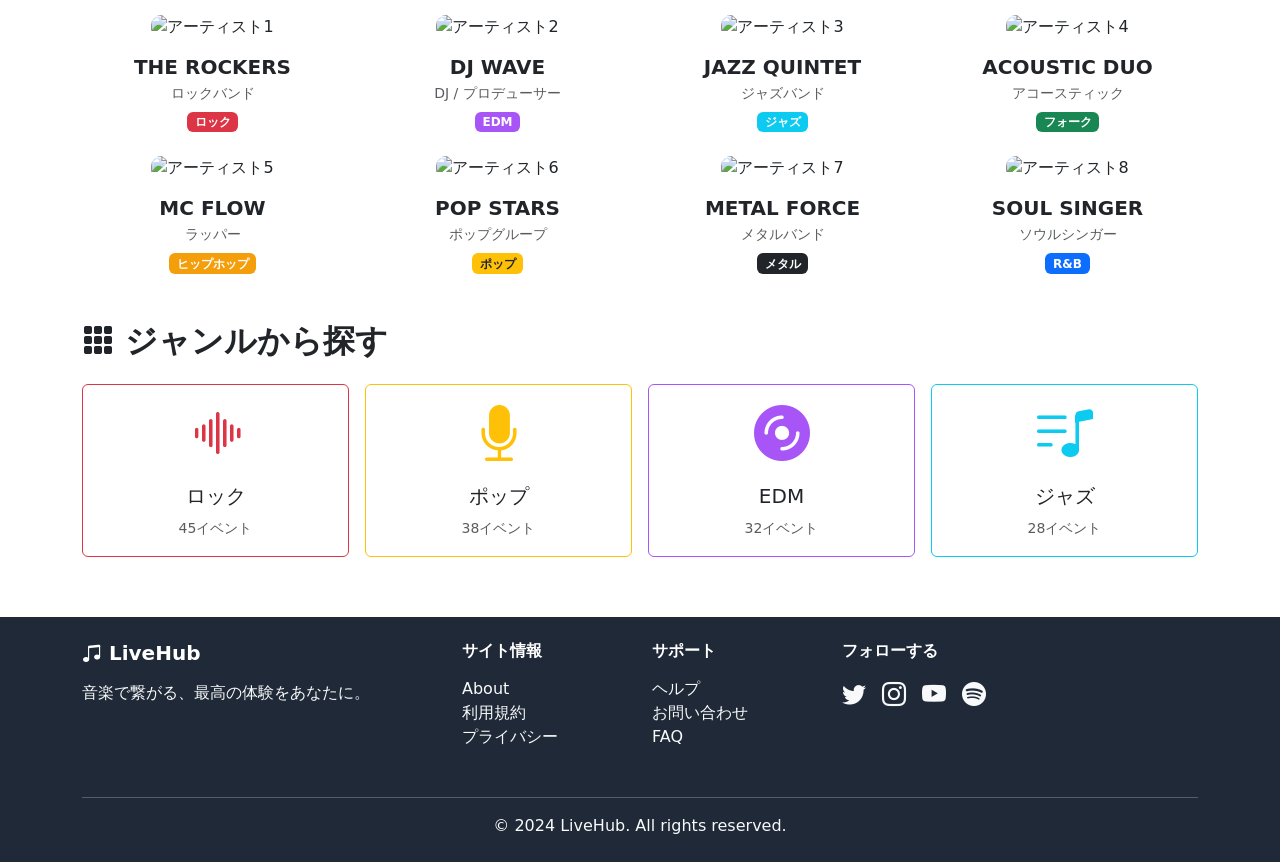
==== commit 094e3220: "ヘッダーを固定" ====
--- a/index.html
+++ b/index.html
@@ -12,7 +12,7 @@
 
 <body>
     <!-- ナビゲーションバー -->
-    <nav class="navbar navbar-expand-lg navbar-dark">
+    <nav class="navbar navbar-expand-lg navbar-dark fixed-top">
         <div class="container">
             <a class="navbar-brand fw-bold" href="index.html">
                 <i class="bi bi-music-note-beamed"></i> LiveHub
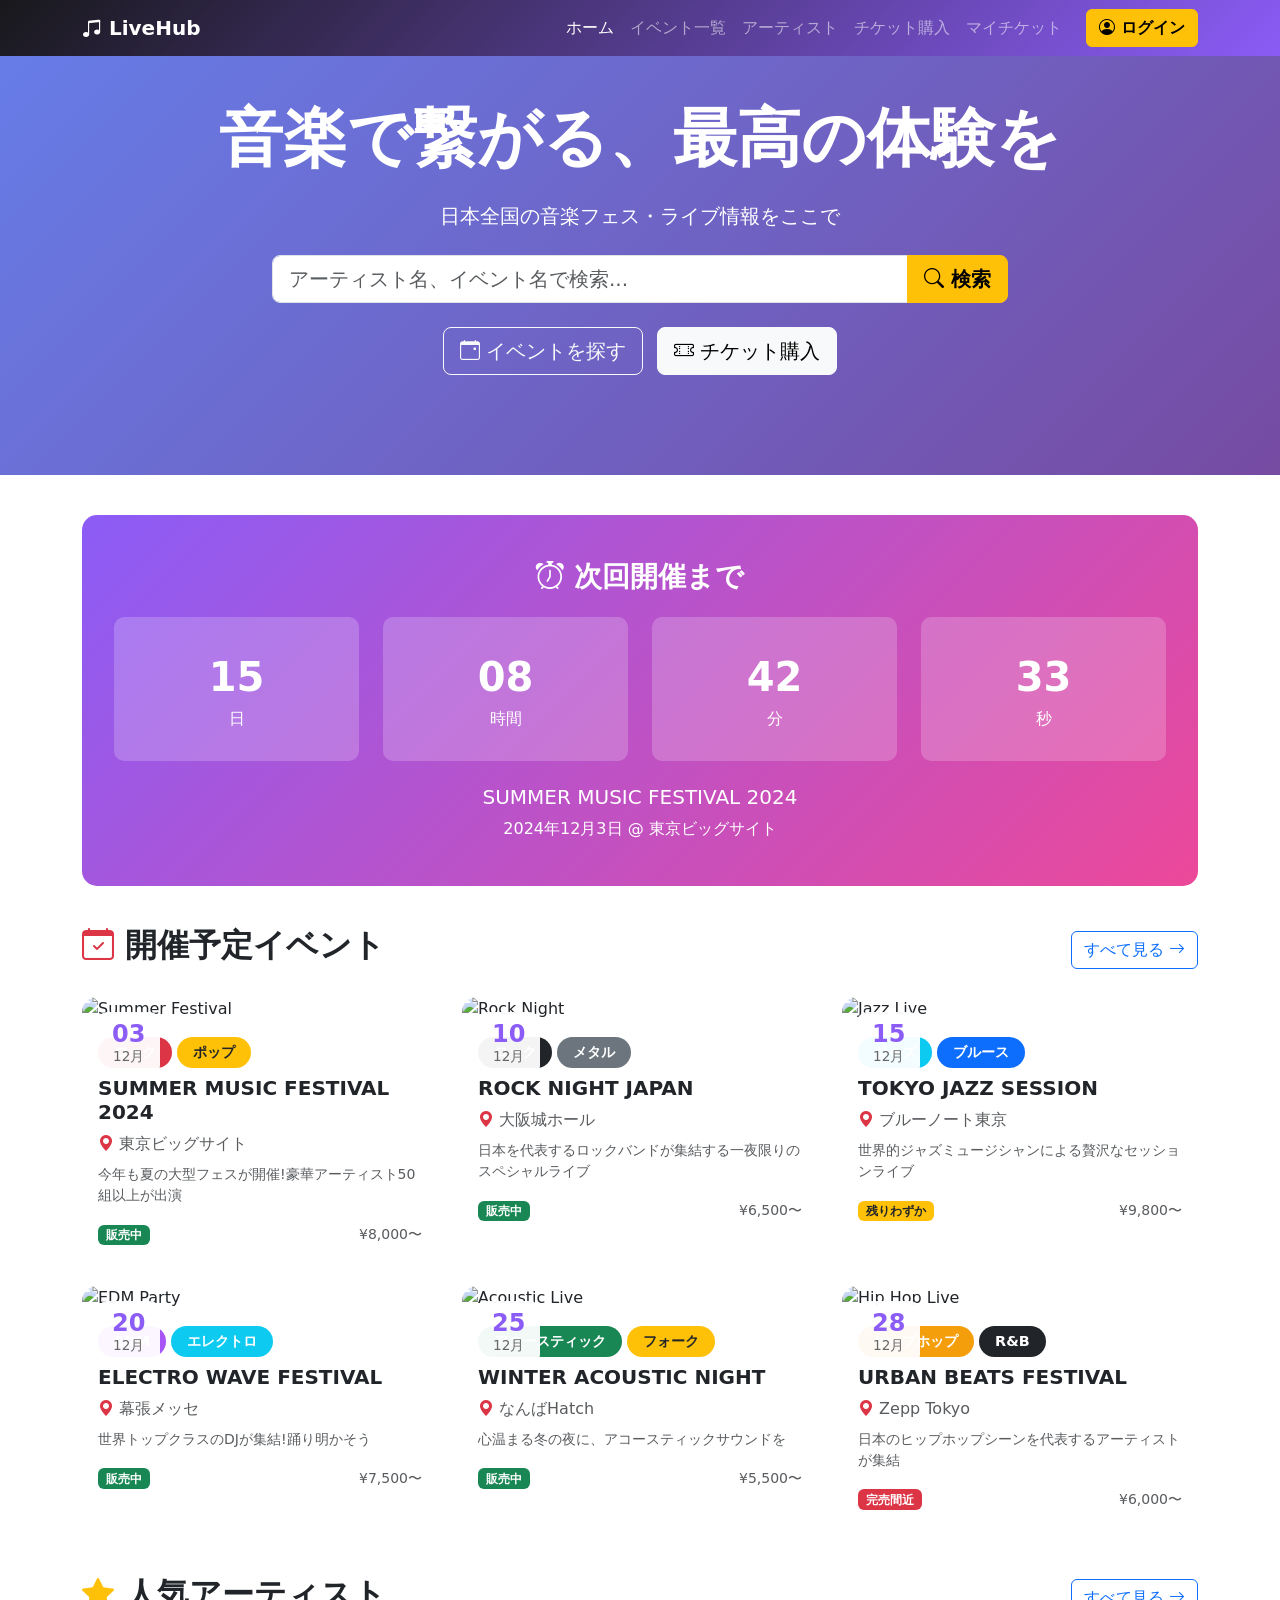
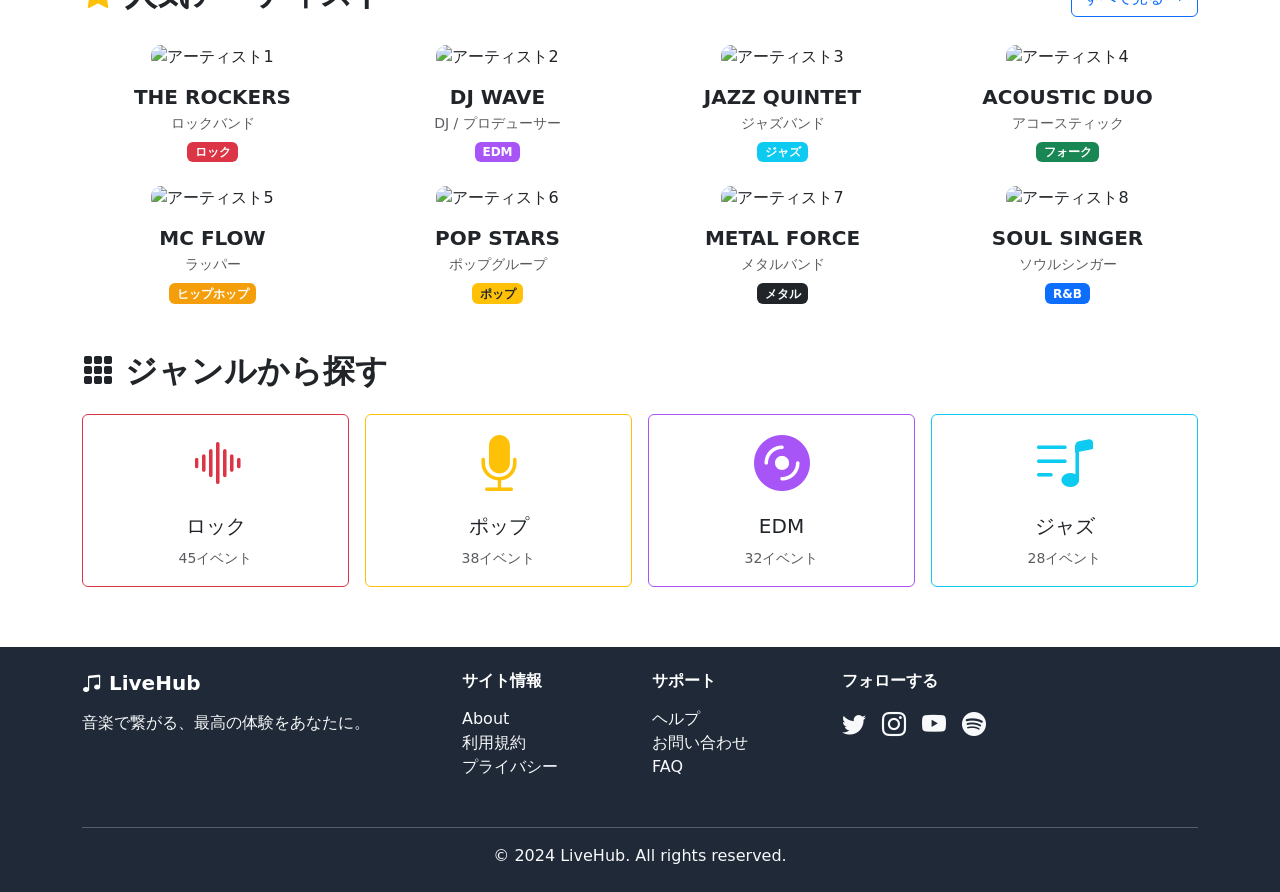
==== commit 2f0b6737: "ファビコン追加" ====
--- a/index.html
+++ b/index.html
@@ -7,6 +7,7 @@
     <title>LiveHub - 音楽フェス・ライブ情報サイト</title>
     <link href="https://cdn.jsdelivr.net/npm/bootstrap@5.3.0/dist/css/bootstrap.min.css" rel="stylesheet">
     <link rel="stylesheet" href="https://cdn.jsdelivr.net/npm/bootstrap-icons@1.11.0/font/bootstrap-icons.css">
+    <link rel="icon" href="./img/favicon.png">
     <link rel="stylesheet" href="./css/index.css">
 </head>
 
--- a/css/index.css
+++ b/css/index.css
@@ -101,14 +101,14 @@
 .countdown-section {
     background: linear-gradient(135deg, var(--primary-color) 0%, var(--secondary-color) 100%);
     color: white;
-    padding: 40px 0;
+    padding: 45px 20px;
     margin: 40px 0;
     border-radius: 15px;
 }
 
 .countdown-box {
     background: rgba(255, 255, 255, 0.2);
-    padding: 20px;
+    padding: 30px;
     border-radius: 10px;
     text-align: center;
 }
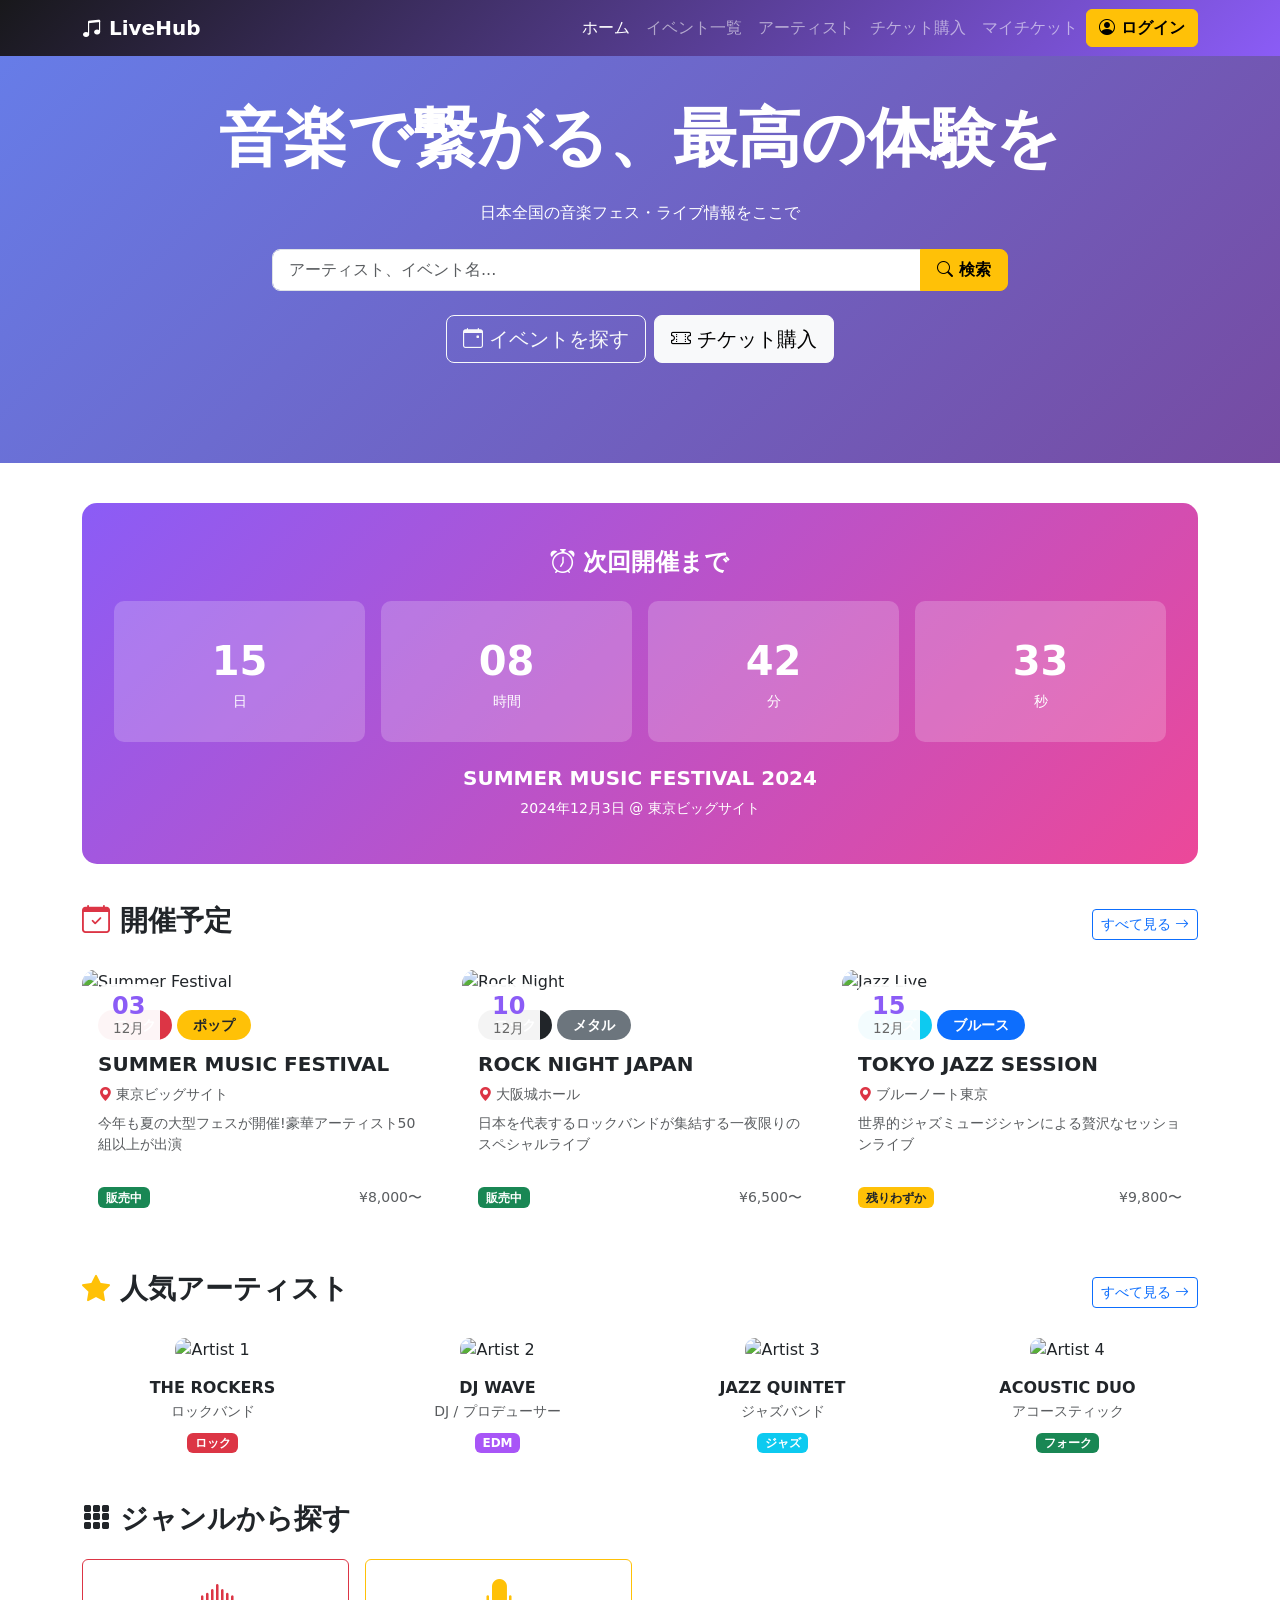
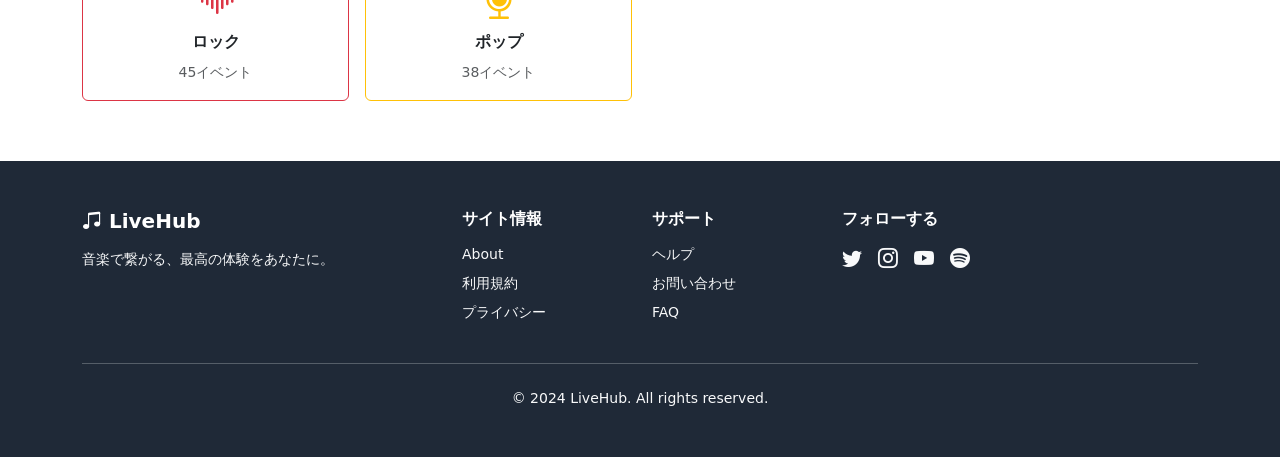
==== commit 013430f4: "レスポンシブ対応" ====
--- a/index.html
+++ b/index.html
@@ -7,12 +7,10 @@
     <title>LiveHub - 音楽フェス・ライブ情報サイト</title>
     <link href="https://cdn.jsdelivr.net/npm/bootstrap@5.3.0/dist/css/bootstrap.min.css" rel="stylesheet">
     <link rel="stylesheet" href="https://cdn.jsdelivr.net/npm/bootstrap-icons@1.11.0/font/bootstrap-icons.css">
-    <link rel="icon" href="./img/favicon.png">
     <link rel="stylesheet" href="./css/index.css">
 </head>
 
 <body>
-    <!-- ナビゲーションバー -->
     <nav class="navbar navbar-expand-lg navbar-dark fixed-top">
         <div class="container">
             <a class="navbar-brand fw-bold" href="index.html">
@@ -22,47 +20,35 @@
                 <span class="navbar-toggler-icon"></span>
             </button>
             <div class="collapse navbar-collapse" id="navbarNav">
-                <ul class="navbar-nav ms-auto">
-                    <li class="nav-item">
-                        <a class="nav-link active" href="index.html">ホーム</a>
-                    </li>
-                    <li class="nav-item">
-                        <a class="nav-link" href="music-festival-list.html">イベント一覧</a>
-                    </li>
-                    <li class="nav-item">
-                        <a class="nav-link" href="music-artist-list.html">アーティスト</a>
-                    </li>
-                    <li class="nav-item">
-                        <a class="nav-link" href="music-festival-ticket.html">チケット購入</a>
-                    </li>
-                    <li class="nav-item">
-                        <a class="nav-link" href="music-festival-myticket.html">マイチケット</a>
-                    </li>
+                <ul class="navbar-nav ms-auto text-center text-lg-start my-3 my-lg-0"> <li class="nav-item"><a class="nav-link active" href="index.html">ホーム</a></li>
+                    <li class="nav-item"><a class="nav-link" href="music-festival-list.html">イベント一覧</a></li>
+                    <li class="nav-item"><a class="nav-link" href="music-artist-list.html">アーティスト</a></li>
+                    <li class="nav-item"><a class="nav-link" href="music-festival-ticket.html">チケット購入</a></li>
+                    <li class="nav-item"><a class="nav-link" href="music-festival-myticket.html">マイチケット</a></li>
                 </ul>
-                <a class="btn btn-warning ms-3 fw-bold" href="music-login-page.html">
-                    <i class="bi bi-person-circle"></i> ログイン
-                </a>
+                <div class="d-grid d-lg-block gap-2">
+                     <a class="btn btn-warning fw-bold" href="music-login-page.html">
+                        <i class="bi bi-person-circle"></i> ログイン
+                    </a>
+                </div>
             </div>
         </div>
     </nav>
 
-    <!-- ヒーローセクション -->
-    <div class="hero-section">
+    <div class="hero-section d-flex align-items-center">
         <div class="container hero-content text-center">
-            <h1 class="display-3 fw-bold mb-4">音楽で繋がる、最高の体験を</h1>
-            <p class="lead mb-4">日本全国の音楽フェス・ライブ情報をここで</p>
+            <h1 class="display-3 fw-bold mb-3 mb-md-4 hero-title">音楽で繋がる、<br class="d-md-none">最高の体験を</h1>
+            <p class="lead mb-4 fs-6 fs-md-4">日本全国の音楽フェス・ライブ情報をここで</p>
             <div class="row justify-content-center">
-                <div class="col-md-8">
-                    <div class="input-group input-group-lg">
-                        <input type="text" class="form-control" placeholder="アーティスト名、イベント名で検索...">
-                        <button class="btn btn-warning fw-bold" type="button">
-                            <i class="bi bi-search"></i> 検索
+                <div class="col-md-10 col-lg-8">
+                    <div class="input-group input-group-lg flex-nowrap"> <input type="text" class="form-control fs-6" placeholder="アーティスト、イベント名...">
+                        <button class="btn btn-warning fw-bold fs-6" type="button">
+                            <i class="bi bi-search"></i> <span class="d-none d-sm-inline">検索</span>
                         </button>
                     </div>
                 </div>
             </div>
-            <div class="mt-4">
-                <a class="btn btn-outline-light btn-lg me-2" href="music-festival-list.html">
+            <div class="mt-4 d-flex flex-column flex-sm-row justify-content-center gap-2"> <a class="btn btn-outline-light btn-lg" href="music-festival-list.html">
                     <i class="bi bi-calendar-event"></i> イベントを探す
                 </a>
                 <a class="btn btn-light btn-lg" href="music-festival-ticket.html">
@@ -73,372 +59,188 @@
     </div>
 
     <div class="container">
-        <!-- カウントダウン -->
         <div class="countdown-section">
             <div class="container">
-                <h3 class="text-center mb-4 fw-bold">
+                <h3 class="text-center mb-4 fw-bold fs-4 fs-md-3">
                     <i class="bi bi-alarm"></i> 次回開催まで
                 </h3>
-                <div class="row text-center">
-                    <div class="col-3">
-                        <div class="countdown-box">
+                <div class="row text-center g-3">
+                    <div class="col-6 col-md-3">
+                        <div class="countdown-box h-100">
                             <div class="countdown-number">15</div>
-                            <div>日</div>
-                        </div>
-                    </div>
-                    <div class="col-3">
-                        <div class="countdown-box">
+                            <div class="small">日</div>
+                        </div>
+                    </div>
+                    <div class="col-6 col-md-3">
+                        <div class="countdown-box h-100">
                             <div class="countdown-number">08</div>
-                            <div>時間</div>
-                        </div>
-                    </div>
-                    <div class="col-3">
-                        <div class="countdown-box">
+                            <div class="small">時間</div>
+                        </div>
+                    </div>
+                    <div class="col-6 col-md-3">
+                        <div class="countdown-box h-100">
                             <div class="countdown-number">42</div>
-                            <div>分</div>
-                        </div>
-                    </div>
-                    <div class="col-3">
-                        <div class="countdown-box">
+                            <div class="small">分</div>
+                        </div>
+                    </div>
+                    <div class="col-6 col-md-3">
+                        <div class="countdown-box h-100">
                             <div class="countdown-number">33</div>
-                            <div>秒</div>
+                            <div class="small">秒</div>
                         </div>
                     </div>
                 </div>
                 <div class="text-center mt-4">
-                    <h5>SUMMER MUSIC FESTIVAL 2024</h5>
-                    <p class="mb-0">2024年12月3日 @ 東京ビッグサイト</p>
+                    <h5 class="fw-bold">SUMMER MUSIC FESTIVAL 2024</h5>
+                    <p class="mb-0 small">2024年12月3日 @ 東京ビッグサイト</p>
                 </div>
             </div>
         </div>
 
-        <!-- 開催予定イベント -->
         <section class="mb-5">
             <div class="d-flex justify-content-between align-items-center mb-4">
-                <h2 class="fw-bold">
-                    <i class="bi bi-calendar-check text-danger"></i> 開催予定イベント
+                <h2 class="fw-bold h3">
+                    <i class="bi bi-calendar-check text-danger"></i> 開催予定
                 </h2>
-                <a href="music-festival-list.html" class="btn btn-outline-primary">すべて見る <i class="bi bi-arrow-right"></i></a>
-            </div>
-
-            <div class="row g-4">
-                <div class="col-md-4">
-                    <div class="card event-card">
-                        <div class="position-relative">
-                            <img src="https://placehold.co/400x250/ff6b6b/ffffff?text=Summer+Fest" class="card-img-top"
-                                alt="Summer Festival">
+                <a href="music-festival-list.html" class="btn btn-sm btn-outline-primary">すべて見る <i class="bi bi-arrow-right"></i></a>
+            </div>
+
+            <div class="row g-3 g-md-4">
+                <div class="col-12 col-sm-6 col-lg-4">
+                    <div class="card event-card h-100"> <div class="position-relative">
+                            <img src="https://placehold.co/400x250/ff6b6b/ffffff?text=Summer+Fest" class="card-img-top" alt="Summer Festival">
                             <div class="event-date-badge">
                                 <div class="day">03</div>
                                 <div class="month">12月</div>
                             </div>
                         </div>
-                        <div class="card-body">
-                            <span class="badge bg-danger genre-badge mb-2">ロック</span>
-                            <span class="badge bg-warning text-dark genre-badge mb-2">ポップ</span>
-                            <h5 class="card-title fw-bold">SUMMER MUSIC FESTIVAL 2024</h5>
+                        <div class="card-body d-flex flex-column">
+                            <div>
+                                <span class="badge bg-danger genre-badge mb-2">ロック</span>
+                                <span class="badge bg-warning text-dark genre-badge mb-2">ポップ</span>
+                            </div>
+                            <h5 class="card-title fw-bold mt-1">SUMMER MUSIC FESTIVAL</h5>
                             <a href="music-festival-detail.html" class="stretched-link"></a>
-                            <p class="text-muted mb-2">
-                                <i class="bi bi-geo-alt-fill text-danger"></i> 東京ビッグサイト
-                            </p>
-                            <p class="card-text text-muted small">
-                                今年も夏の大型フェスが開催!豪華アーティスト50組以上が出演
-                            </p>
-                            <div class="d-flex justify-content-between align-items-center">
-                                <div>
-                                    <span class="badge bg-success">販売中</span>
-                                </div>
-                                <div class="text-end">
-                                    <small class="text-muted">¥8,000〜</small>
-                                </div>
-                            </div>
-                        </div>
-                    </div>
-                </div>
-
-                <div class="col-md-4">
-                    <div class="card event-card">
+                            <p class="text-muted mb-2 small"><i class="bi bi-geo-alt-fill text-danger"></i> 東京ビッグサイト</p>
+                            <p class="card-text text-muted small flex-grow-1">今年も夏の大型フェスが開催!豪華アーティスト50組以上が出演</p>
+                            <div class="d-flex justify-content-between align-items-center mt-3">
+                                <span class="badge bg-success">販売中</span>
+                                <small class="text-muted">¥8,000〜</small>
+                            </div>
+                        </div>
+                    </div>
+                </div>
+
+                <div class="col-12 col-sm-6 col-lg-4">
+                    <div class="card event-card h-100">
                         <div class="position-relative">
-                            <img src="https://placehold.co/400x250/4ecdc4/ffffff?text=Rock+Night" class="card-img-top"
-                                alt="Rock Night">
+                            <img src="https://placehold.co/400x250/4ecdc4/ffffff?text=Rock+Night" class="card-img-top" alt="Rock Night">
                             <div class="event-date-badge">
                                 <div class="day">10</div>
                                 <div class="month">12月</div>
                             </div>
                         </div>
-                        <div class="card-body">
-                            <span class="badge bg-dark genre-badge mb-2">ロック</span>
-                            <span class="badge bg-secondary genre-badge mb-2">メタル</span>
-                            <h5 class="card-title fw-bold">ROCK NIGHT JAPAN</h5>
+                        <div class="card-body d-flex flex-column">
+                            <div>
+                                <span class="badge bg-dark genre-badge mb-2">ロック</span>
+                                <span class="badge bg-secondary genre-badge mb-2">メタル</span>
+                            </div>
+                            <h5 class="card-title fw-bold mt-1">ROCK NIGHT JAPAN</h5>
                             <a href="music-festival-detail.html" class="stretched-link"></a>
-                            <p class="text-muted mb-2">
-                                <i class="bi bi-geo-alt-fill text-danger"></i> 大阪城ホール
-                            </p>
-                            <p class="card-text text-muted small">
-                                日本を代表するロックバンドが集結する一夜限りのスペシャルライブ
-                            </p>
-                            <div class="d-flex justify-content-between align-items-center">
-                                <div>
-                                    <span class="badge bg-success">販売中</span>
-                                </div>
-                                <div class="text-end">
-                                    <small class="text-muted">¥6,500〜</small>
-                                </div>
-                            </div>
-                        </div>
-                    </div>
-                </div>
-
-                <div class="col-md-4">
-                    <div class="card event-card">
+                            <p class="text-muted mb-2 small"><i class="bi bi-geo-alt-fill text-danger"></i> 大阪城ホール</p>
+                            <p class="card-text text-muted small flex-grow-1">日本を代表するロックバンドが集結する一夜限りのスペシャルライブ</p>
+                            <div class="d-flex justify-content-between align-items-center mt-3">
+                                <span class="badge bg-success">販売中</span>
+                                <small class="text-muted">¥6,500〜</small>
+                            </div>
+                        </div>
+                    </div>
+                </div>
+
+                <div class="col-12 col-sm-6 col-lg-4">
+                    <div class="card event-card h-100">
                         <div class="position-relative">
-                            <img src="https://placehold.co/400x250/ffe66d/333333?text=Jazz+Live" class="card-img-top"
-                                alt="Jazz Live">
+                            <img src="https://placehold.co/400x250/ffe66d/333333?text=Jazz+Live" class="card-img-top" alt="Jazz Live">
                             <div class="event-date-badge">
                                 <div class="day">15</div>
                                 <div class="month">12月</div>
                             </div>
                         </div>
-                        <div class="card-body">
-                            <span class="badge bg-info genre-badge mb-2">ジャズ</span>
-                            <span class="badge bg-primary genre-badge mb-2">ブルース</span>
-                            <h5 class="card-title fw-bold">TOKYO JAZZ SESSION</h5>
+                        <div class="card-body d-flex flex-column">
+                            <div>
+                                <span class="badge bg-info genre-badge mb-2">ジャズ</span>
+                                <span class="badge bg-primary genre-badge mb-2">ブルース</span>
+                            </div>
+                            <h5 class="card-title fw-bold mt-1">TOKYO JAZZ SESSION</h5>
                             <a href="music-festival-detail.html" class="stretched-link"></a>
-                            <p class="text-muted mb-2">
-                                <i class="bi bi-geo-alt-fill text-danger"></i> ブルーノート東京
-                            </p>
-                            <p class="card-text text-muted small">
-                                世界的ジャズミュージシャンによる贅沢なセッションライブ
-                            </p>
-                            <div class="d-flex justify-content-between align-items-center">
-                                <div>
-                                    <span class="badge bg-warning text-dark">残りわずか</span>
-                                </div>
-                                <div class="text-end">
-                                    <small class="text-muted">¥9,800〜</small>
-                                </div>
-                            </div>
-                        </div>
-                    </div>
-                </div>
-
-                <div class="col-md-4">
-                    <div class="card event-card">
-                        <div class="position-relative">
-                            <img src="https://placehold.co/400x250/a855f7/ffffff?text=EDM+Party" class="card-img-top"
-                                alt="EDM Party">
-                            <div class="event-date-badge">
-                                <div class="day">20</div>
-                                <div class="month">12月</div>
-                            </div>
-                        </div>
-                        <div class="card-body">
-                            <span class="badge genre-badge mb-2" style="background-color: #a855f7;">EDM</span>
-                            <span class="badge bg-info genre-badge mb-2">エレクトロ</span>
-                            <h5 class="card-title fw-bold">ELECTRO WAVE FESTIVAL</h5>
-                            <p class="text-muted mb-2">
-                                <i class="bi bi-geo-alt-fill text-danger"></i> 幕張メッセ
-                            </p>
-                            <p class="card-text text-muted small">
-                                世界トップクラスのDJが集結!踊り明かそう
-                            </p>
-                            <div class="d-flex justify-content-between align-items-center">
-                                <div>
-                                    <span class="badge bg-success">販売中</span>
-                                </div>
-                                <div class="text-end">
-                                    <small class="text-muted">¥7,500〜</small>
-                                </div>
-                            </div>
-                        </div>
-                    </div>
-                </div>
-
-                <div class="col-md-4">
-                    <div class="card event-card">
-                        <div class="position-relative">
-                            <img src="https://placehold.co/400x250/10b981/ffffff?text=Acoustic+Live"
-                                class="card-img-top" alt="Acoustic Live">
-                            <div class="event-date-badge">
-                                <div class="day">25</div>
-                                <div class="month">12月</div>
-                            </div>
-                        </div>
-                        <div class="card-body">
-                            <span class="badge bg-success genre-badge mb-2">アコースティック</span>
-                            <span class="badge bg-warning text-dark genre-badge mb-2">フォーク</span>
-                            <h5 class="card-title fw-bold">WINTER ACOUSTIC NIGHT</h5>
-                            <p class="text-muted mb-2">
-                                <i class="bi bi-geo-alt-fill text-danger"></i> なんばHatch
-                            </p>
-                            <p class="card-text text-muted small">
-                                心温まる冬の夜に、アコースティックサウンドを
-                            </p>
-                            <div class="d-flex justify-content-between align-items-center">
-                                <div>
-                                    <span class="badge bg-success">販売中</span>
-                                </div>
-                                <div class="text-end">
-                                    <small class="text-muted">¥5,500〜</small>
-                                </div>
-                            </div>
-                        </div>
-                    </div>
-                </div>
-
-                <div class="col-md-4">
-                    <div class="card event-card">
-                        <div class="position-relative">
-                            <img src="https://placehold.co/400x250/f59e0b/ffffff?text=Hip+Hop+Live" class="card-img-top"
-                                alt="Hip Hop Live">
-                            <div class="event-date-badge">
-                                <div class="day">28</div>
-                                <div class="month">12月</div>
-                            </div>
-                        </div>
-                        <div class="card-body">
-                            <span class="badge genre-badge mb-2" style="background-color: #f59e0b;">ヒップホップ</span>
-                            <span class="badge bg-dark genre-badge mb-2">R&B</span>
-                            <h5 class="card-title fw-bold">URBAN BEATS FESTIVAL</h5>
-                            <p class="text-muted mb-2">
-                                <i class="bi bi-geo-alt-fill text-danger"></i> Zepp Tokyo
-                            </p>
-                            <p class="card-text text-muted small">
-                                日本のヒップホップシーンを代表するアーティストが集結
-                            </p>
-                            <div class="d-flex justify-content-between align-items-center">
-                                <div>
-                                    <span class="badge bg-danger">完売間近</span>
-                                </div>
-                                <div class="text-end">
-                                    <small class="text-muted">¥6,000〜</small>
-                                </div>
-                            </div>
-                        </div>
-                    </div>
-                </div>
-            </div>
+                            <p class="text-muted mb-2 small"><i class="bi bi-geo-alt-fill text-danger"></i> ブルーノート東京</p>
+                            <p class="card-text text-muted small flex-grow-1">世界的ジャズミュージシャンによる贅沢なセッションライブ</p>
+                            <div class="d-flex justify-content-between align-items-center mt-3">
+                                <span class="badge bg-warning text-dark">残りわずか</span>
+                                <small class="text-muted">¥9,800〜</small>
+                            </div>
+                        </div>
+                    </div>
+                </div>
+
+                 </div>
         </section>
 
-        <!-- 人気アーティスト -->
         <section class="mb-5">
             <div class="d-flex justify-content-between align-items-center mb-4">
-                <h2 class="fw-bold">
+                <h2 class="fw-bold h3">
                     <i class="bi bi-star-fill text-warning"></i> 人気アーティスト
                 </h2>
-                <a href="music-artist-list.html" class="btn btn-outline-primary">すべて見る <i class="bi bi-arrow-right"></i></a>
-            </div>
-
-            <div class="row g-4">
-                <div class="col-6 col-md-3">
-                    <div class="artist-card text-center">
-                        <img src="https://placehold.co/200x200/ff6b6b/ffffff?text=Artist+1" class="artist-img mb-3"
-                            alt="アーティスト1">
-                        <h5 class="fw-bold mb-1">THE ROCKERS</h5>
+                <a href="music-artist-list.html" class="btn btn-sm btn-outline-primary">すべて見る <i class="bi bi-arrow-right"></i></a>
+            </div>
+
+            <div class="row g-3 g-md-4">
+                <div class="col-6 col-md-4 col-lg-3">
+                    <div class="artist-card text-center h-100">
+                        <img src="https://placehold.co/200x200/ff6b6b/ffffff?text=Artist+1" class="artist-img mb-3" alt="Artist 1">
+                        <h6 class="fw-bold mb-1">THE ROCKERS</h6>
                         <p class="text-muted small mb-2">ロックバンド</p>
-                        <div class="d-flex justify-content-center gap-2">
-                            <span class="badge bg-danger">ロック</span>
-                        </div>
-                    </div>
-                </div>
-
-                <div class="col-6 col-md-3">
-                    <div class="artist-card text-center">
-                        <img src="https://placehold.co/200x200/4ecdc4/ffffff?text=Artist+2" class="artist-img mb-3"
-                            alt="アーティスト2">
-                        <h5 class="fw-bold mb-1">DJ WAVE</h5>
+                        <span class="badge bg-danger">ロック</span>
+                    </div>
+                </div>
+                <div class="col-6 col-md-4 col-lg-3">
+                    <div class="artist-card text-center h-100">
+                        <img src="https://placehold.co/200x200/4ecdc4/ffffff?text=Artist+2" class="artist-img mb-3" alt="Artist 2">
+                        <h6 class="fw-bold mb-1">DJ WAVE</h6>
                         <p class="text-muted small mb-2">DJ / プロデューサー</p>
-                        <div class="d-flex justify-content-center gap-2">
-                            <span class="badge" style="background-color: #a855f7;">EDM</span>
-                        </div>
-                    </div>
-                </div>
-
-                <div class="col-6 col-md-3">
-                    <div class="artist-card text-center">
-                        <img src="https://placehold.co/200x200/ffe66d/333333?text=Artist+3" class="artist-img mb-3"
-                            alt="アーティスト3">
-                        <h5 class="fw-bold mb-1">JAZZ QUINTET</h5>
+                        <span class="badge" style="background-color: #a855f7;">EDM</span>
+                    </div>
+                </div>
+                <div class="col-6 col-md-4 col-lg-3">
+                    <div class="artist-card text-center h-100">
+                        <img src="https://placehold.co/200x200/ffe66d/333333?text=Artist+3" class="artist-img mb-3" alt="Artist 3">
+                        <h6 class="fw-bold mb-1">JAZZ QUINTET</h6>
                         <p class="text-muted small mb-2">ジャズバンド</p>
-                        <div class="d-flex justify-content-center gap-2">
-                            <span class="badge bg-info">ジャズ</span>
-                        </div>
-                    </div>
-                </div>
-
-                <div class="col-6 col-md-3">
-                    <div class="artist-card text-center">
-                        <img src="https://placehold.co/200x200/10b981/ffffff?text=Artist+4" class="artist-img mb-3"
-                            alt="アーティスト4">
-                        <h5 class="fw-bold mb-1">ACOUSTIC DUO</h5>
+                        <span class="badge bg-info">ジャズ</span>
+                    </div>
+                </div>
+                <div class="col-6 col-md-4 col-lg-3">
+                    <div class="artist-card text-center h-100">
+                        <img src="https://placehold.co/200x200/10b981/ffffff?text=Artist+4" class="artist-img mb-3" alt="Artist 4">
+                        <h6 class="fw-bold mb-1">ACOUSTIC DUO</h6>
                         <p class="text-muted small mb-2">アコースティック</p>
-                        <div class="d-flex justify-content-center gap-2">
-                            <span class="badge bg-success">フォーク</span>
-                        </div>
-                    </div>
-                </div>
-
-                <div class="col-6 col-md-3">
-                    <div class="artist-card text-center">
-                        <img src="https://placehold.co/200x200/f59e0b/ffffff?text=Artist+5" class="artist-img mb-3"
-                            alt="アーティスト5">
-                        <h5 class="fw-bold mb-1">MC FLOW</h5>
-                        <p class="text-muted small mb-2">ラッパー</p>
-                        <div class="d-flex justify-content-center gap-2">
-                            <span class="badge" style="background-color: #f59e0b;">ヒップホップ</span>
-                        </div>
-                    </div>
-                </div>
-
-                <div class="col-6 col-md-3">
-                    <div class="artist-card text-center">
-                        <img src="https://placehold.co/200x200/ec4899/ffffff?text=Artist+6" class="artist-img mb-3"
-                            alt="アーティスト6">
-                        <h5 class="fw-bold mb-1">POP STARS</h5>
-                        <p class="text-muted small mb-2">ポップグループ</p>
-                        <div class="d-flex justify-content-center gap-2">
-                            <span class="badge bg-warning text-dark">ポップ</span>
-                        </div>
-                    </div>
-                </div>
-
-                <div class="col-6 col-md-3">
-                    <div class="artist-card text-center">
-                        <img src="https://placehold.co/200x200/8b5cf6/ffffff?text=Artist+7" class="artist-img mb-3"
-                            alt="アーティスト7">
-                        <h5 class="fw-bold mb-1">METAL FORCE</h5>
-                        <p class="text-muted small mb-2">メタルバンド</p>
-                        <div class="d-flex justify-content-center gap-2">
-                            <span class="badge bg-dark">メタル</span>
-                        </div>
-                    </div>
-                </div>
-
-                <div class="col-6 col-md-3">
-                    <div class="artist-card text-center">
-                        <img src="https://placehold.co/200x200/3b82f6/ffffff?text=Artist+8" class="artist-img mb-3"
-                            alt="アーティスト8">
-                        <h5 class="fw-bold mb-1">SOUL SINGER</h5>
-                        <p class="text-muted small mb-2">ソウルシンガー</p>
-                        <div class="d-flex justify-content-center gap-2">
-                            <span class="badge bg-primary">R&B</span>
-                        </div>
+                        <span class="badge bg-success">フォーク</span>
                     </div>
                 </div>
             </div>
         </section>
 
-        <!-- ジャンル別検索 -->
         <section class="mb-5">
-            <h2 class="fw-bold mb-4">
+            <h2 class="fw-bold mb-4 h3">
                 <i class="bi bi-grid-3x3-gap-fill"></i> ジャンルから探す
             </h2>
             <div class="row g-3">
                 <div class="col-6 col-md-3">
                     <a href="music-festival-list.html" class="text-decoration-none">
                         <div class="card text-center h-100 border-danger">
-                            <div class="card-body">
-                                <i class="bi bi-soundwave display-4 text-danger"></i>
-                                <h5 class="mt-3">ロック</h5>
+                            <div class="card-body p-3">
+                                <i class="bi bi-soundwave display-6 text-danger"></i>
+                                <h6 class="mt-2 fw-bold text-dark">ロック</h6>
                                 <small class="text-muted">45イベント</small>
                             </div>
                         </div>
@@ -447,79 +249,55 @@
                 <div class="col-6 col-md-3">
                     <a href="music-festival-list.html" class="text-decoration-none">
                         <div class="card text-center h-100 border-warning">
-                            <div class="card-body">
-                                <i class="bi bi-mic-fill display-4 text-warning"></i>
-                                <h5 class="mt-3">ポップ</h5>
+                            <div class="card-body p-3">
+                                <i class="bi bi-mic-fill display-6 text-warning"></i>
+                                <h6 class="mt-2 fw-bold text-dark">ポップ</h6>
                                 <small class="text-muted">38イベント</small>
                             </div>
                         </div>
                     </a>
                 </div>
-                <div class="col-6 col-md-3">
-                    <a href="music-festival-list.html" class="text-decoration-none">
-                        <div class="card text-center h-100" style="border-color: #a855f7;">
-                            <div class="card-body">
-                                <i class="bi bi-disc-fill display-4" style="color: #a855f7;"></i>
-                                <h5 class="mt-3">EDM</h5>
-                                <small class="text-muted">32イベント</small>
-                            </div>
-                        </div>
-                    </a>
-                </div>
-                <div class="col-6 col-md-3">
-                    <a href="music-festival-list.html" class="text-decoration-none">
-                        <div class="card text-center h-100 border-info">
-                            <div class="card-body">
-                                <i class="bi bi-music-note-list display-4 text-info"></i>
-                                <h5 class="mt-3">ジャズ</h5>
-                                <small class="text-muted">28イベント</small>
-                            </div>
-                        </div>
-                    </a>
-                </div>
-            </div>
+                </div>
         </section>
     </div>
 
-    <!-- フッター -->
-    <footer class="py-4">
+    <footer class="py-5">
         <div class="container">
-            <div class="row">
-                <div class="col-md-4 mb-3">
+            <div class="row g-4"> <div class="col-md-4">
                     <h5 class="fw-bold mb-3"><i class="bi bi-music-note-beamed"></i> LiveHub</h5>
-                    <p class="text-light">音楽で繋がる、最高の体験をあなたに。</p>
-                </div>
-                <div class="col-md-2 mb-3">
-                    <h6 class="fw-bold mb-3">サイト情報</h6>
-                    <ul class="list-unstyled">
-                        <li><a href="#" class="text-light text-decoration-none">About</a></li>
-                        <li><a href="#" class="text-light text-decoration-none">利用規約</a></li>
-                        <li><a href="#" class="text-light text-decoration-none">プライバシー</a></li>
+                    <p class="text-light small">音楽で繋がる、最高の体験をあなたに。</p>
+                </div>
+                <div class="col-6 col-md-2"> <h6 class="fw-bold mb-3">サイト情報</h6>
+                    <ul class="list-unstyled small">
+                        <li class="mb-2"><a href="#" class="text-light text-decoration-none">About</a></li>
+                        <li class="mb-2"><a href="#" class="text-light text-decoration-none">利用規約</a></li>
+                        <li class="mb-2"><a href="#" class="text-light text-decoration-none">プライバシー</a></li>
                     </ul>
                 </div>
-                <div class="col-md-2 mb-3">
+                <div class="col-6 col-md-2">
                     <h6 class="fw-bold mb-3">サポート</h6>
-                    <ul class="list-unstyled">
-                        <li><a href="#" class="text-light text-decoration-none">ヘルプ</a></li>
-                        <li><a href="#" class="text-light text-decoration-none">お問い合わせ</a></li>
-                        <li><a href="#" class="text-light text-decoration-none">FAQ</a></li>
+                    <ul class="list-unstyled small">
+                        <li class="mb-2"><a href="#" class="text-light text-decoration-none">ヘルプ</a></li>
+                        <li class="mb-2"><a href="#" class="text-light text-decoration-none">お問い合わせ</a></li>
+                        <li class="mb-2"><a href="#" class="text-light text-decoration-none">FAQ</a></li>
                     </ul>
                 </div>
-                <div class="col-md-4 mb-3">
+                <div class="col-md-4">
                     <h6 class="fw-bold mb-3">フォローする</h6>
                     <div class="d-flex gap-3">
-                        <a href="#" class="text-light"><i class="bi bi-twitter fs-4"></i></a>
-                        <a href="#" class="text-light"><i class="bi bi-instagram fs-4"></i></a>
-                        <a href="#" class="text-light"><i class="bi bi-youtube fs-4"></i></a>
-                        <a href="#" class="text-light"><i class="bi bi-spotify fs-4"></i></a>
-                    </div>
-                </div>
-            </div>
-            <hr class="border-light">
-            <p class="text-center text-light mb-0">&copy; 2024 LiveHub. All rights reserved.</p>
+                        <a href="#" class="text-light"><i class="bi bi-twitter fs-5"></i></a>
+                        <a href="#" class="text-light"><i class="bi bi-instagram fs-5"></i></a>
+                        <a href="#" class="text-light"><i class="bi bi-youtube fs-5"></i></a>
+                        <a href="#" class="text-light"><i class="bi bi-spotify fs-5"></i></a>
+                    </div>
+                </div>
+            </div>
+            <hr class="border-light my-4">
+            <p class="text-center text-light mb-0 small">&copy; 2024 LiveHub. All rights reserved.</p>
         </div>
     </footer>
 
-<script src="https://cdn.jsdelivr.net/npm/bootstrap@5.3.0/dist/js/bootstrap.bundle.min.js"></script>
+    <script src="https://cdn.jsdelivr.net/npm/bootstrap@5.3.0/dist/js/bootstrap.bundle.min.js"></script>
 </body>
+
 </html>
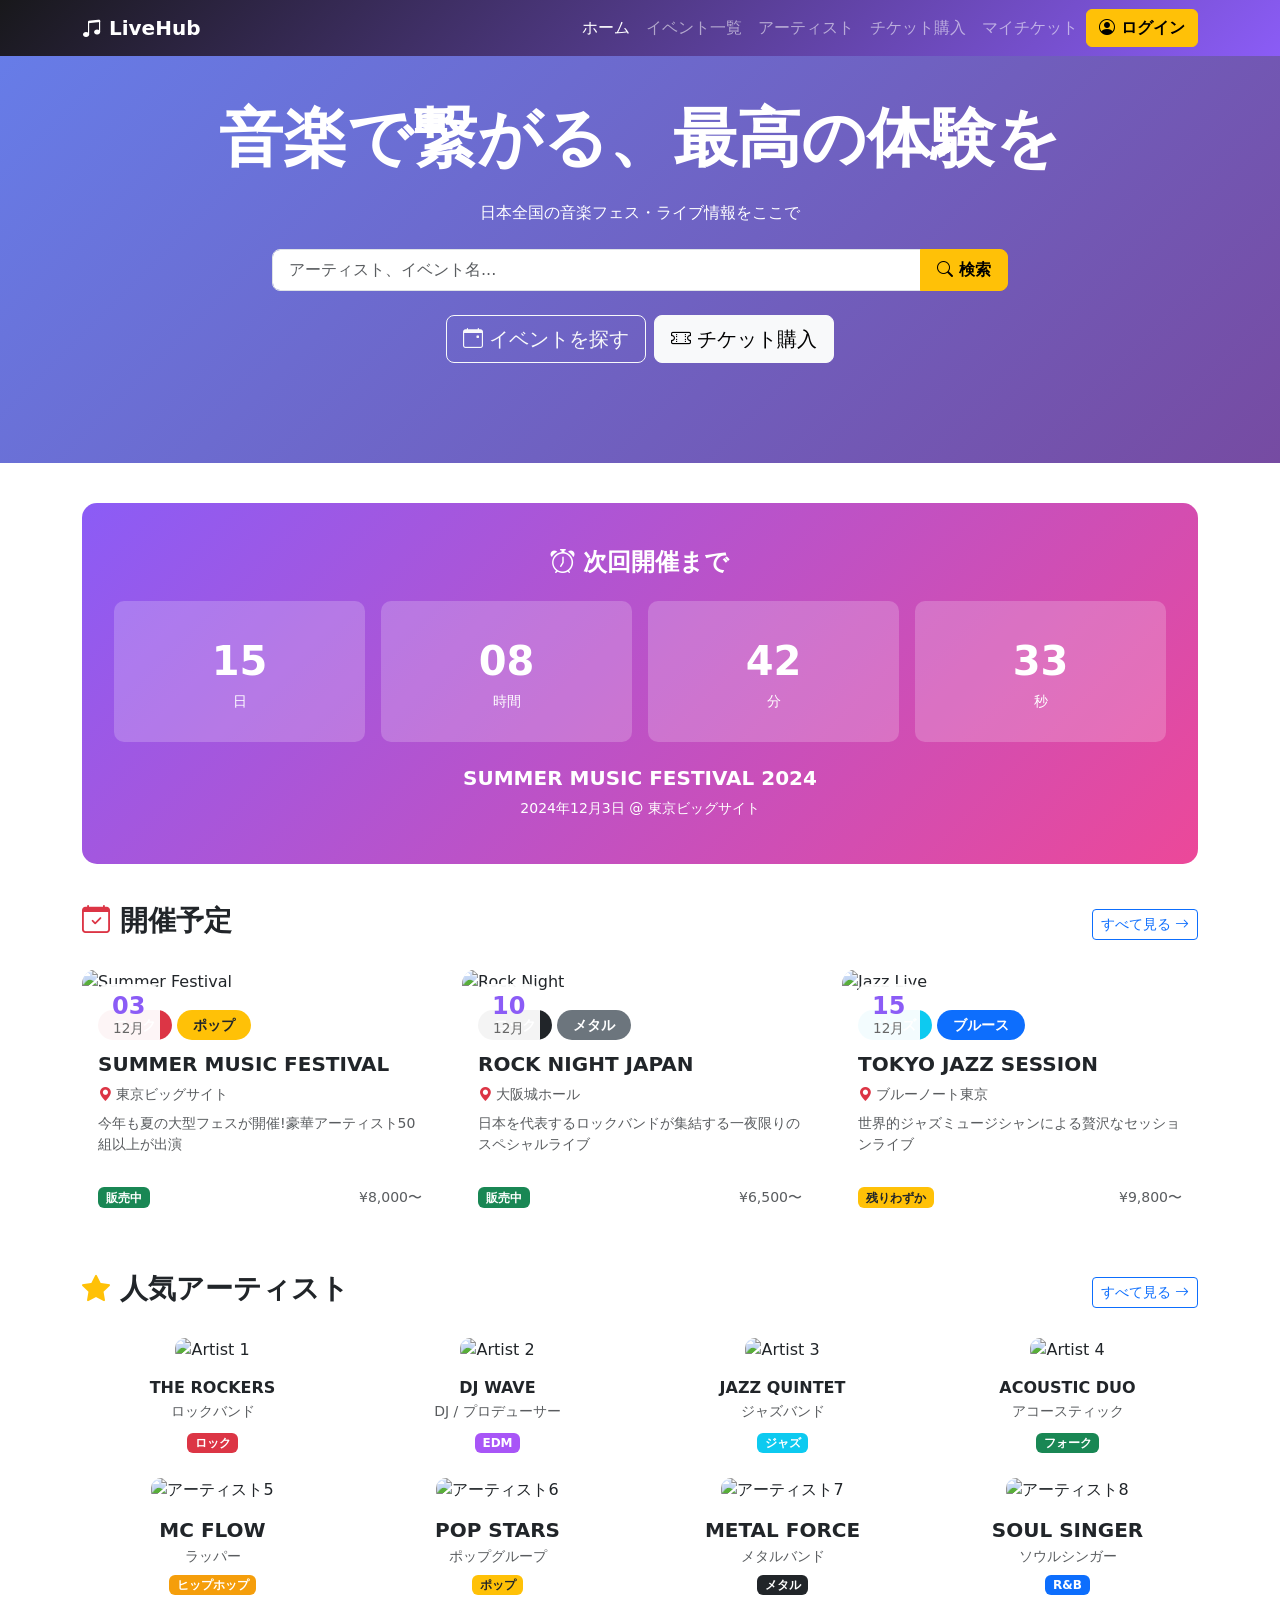
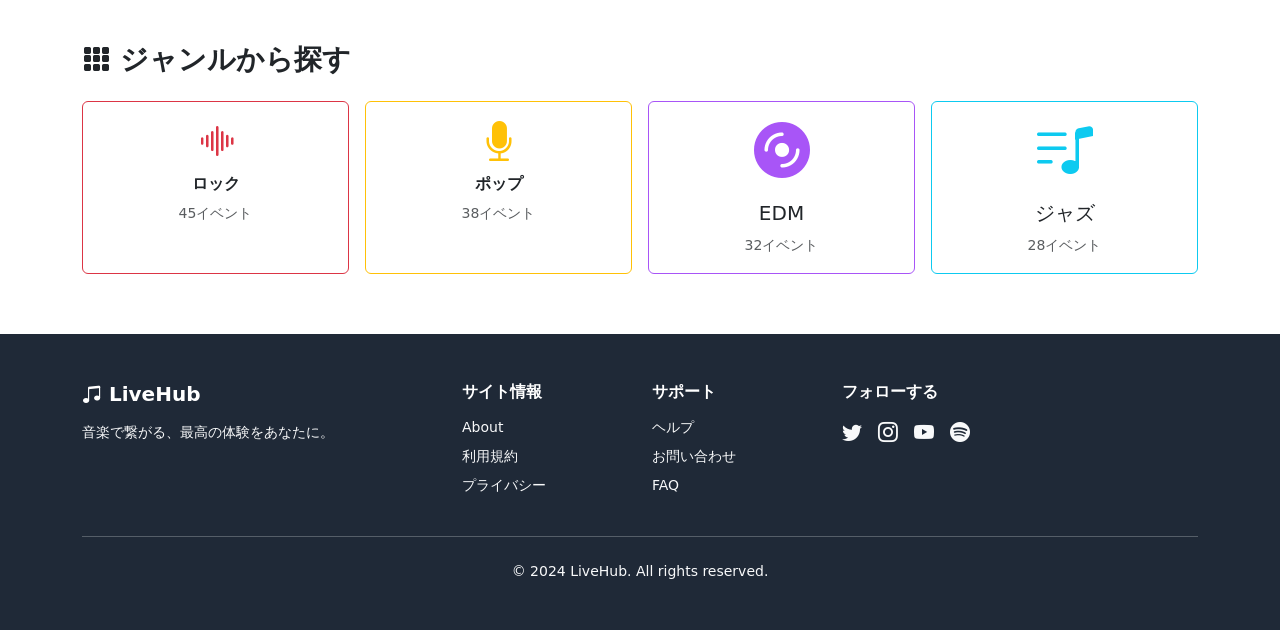
==== commit 8ceb3b99: "要素追加" ====
--- a/index.html
+++ b/index.html
@@ -227,6 +227,51 @@
                         <span class="badge bg-success">フォーク</span>
                     </div>
                 </div>
+                 <div class="col-6 col-md-4 col-lg-3">
+                    <div class="artist-card text-center">
+                        <img src="https://placehold.co/200x200/f59e0b/ffffff?text=Artist+5" class="artist-img mb-3"
+                            alt="アーティスト5">
+                        <h5 class="fw-bold mb-1">MC FLOW</h5>
+                        <p class="text-muted small mb-2">ラッパー</p>
+                        <div class="d-flex justify-content-center gap-2">
+                            <span class="badge" style="background-color: #f59e0b;">ヒップホップ</span>
+                        </div>
+                    </div>
+                </div>
+
+                <div class="col-6 col-md-4 col-lg-3">
+                    <div class="artist-card text-center">
+                        <img src="https://placehold.co/200x200/ec4899/ffffff?text=Artist+6" class="artist-img mb-3"
+                            alt="アーティスト6">
+                        <h5 class="fw-bold mb-1">POP STARS</h5>
+                        <p class="text-muted small mb-2">ポップグループ</p>
+                        <div class="d-flex justify-content-center gap-2">
+                            <span class="badge bg-warning text-dark">ポップ</span>
+                        </div>
+                    </div>
+                </div>
+                <div class="col-6 col-md-4 col-lg-3">
+                    <div class="artist-card text-center">
+                        <img src="https://placehold.co/200x200/8b5cf6/ffffff?text=Artist+7" class="artist-img mb-3"
+                            alt="アーティスト7">
+                        <h5 class="fw-bold mb-1">METAL FORCE</h5>
+                        <p class="text-muted small mb-2">メタルバンド</p>
+                        <div class="d-flex justify-content-center gap-2">
+                            <span class="badge bg-dark">メタル</span>
+                        </div>
+                    </div>
+                </div>
+                <div class="col-6 col-md-4 col-lg-3">
+                    <div class="artist-card text-center">
+                        <img src="https://placehold.co/200x200/3b82f6/ffffff?text=Artist+8" class="artist-img mb-3"
+                            alt="アーティスト8">
+                        <h5 class="fw-bold mb-1">SOUL SINGER</h5>
+                        <p class="text-muted small mb-2">ソウルシンガー</p>
+                        <div class="d-flex justify-content-center gap-2">
+                            <span class="badge bg-primary">R&B</span>
+                        </div>
+                    </div>
+                </div>
             </div>
         </section>
 
@@ -257,7 +302,29 @@
                         </div>
                     </a>
                 </div>
-                </div>
+                <div class="col-6 col-md-3">
+                    <a href="#" class="text-decoration-none">
+                        <div class="card text-center h-100" style="border-color: #a855f7;">
+                            <div class="card-body">
+                                <i class="bi bi-disc-fill display-4" style="color: #a855f7;"></i>
+                                <h5 class="mt-3">EDM</h5>
+                                <small class="text-muted">32イベント</small>
+                            </div>
+                        </div>
+                    </a>
+                </div>
+                <div class="col-6 col-md-3">
+                    <a href="#" class="text-decoration-none">
+                        <div class="card text-center h-100 border-info">
+                            <div class="card-body">
+                                <i class="bi bi-music-note-list display-4 text-info"></i>
+                                <h5 class="mt-3">ジャズ</h5>
+                                <small class="text-muted">28イベント</small>
+                            </div>
+                        </div>
+                    </a>
+                </div>
+            </div>
         </section>
     </div>
 
